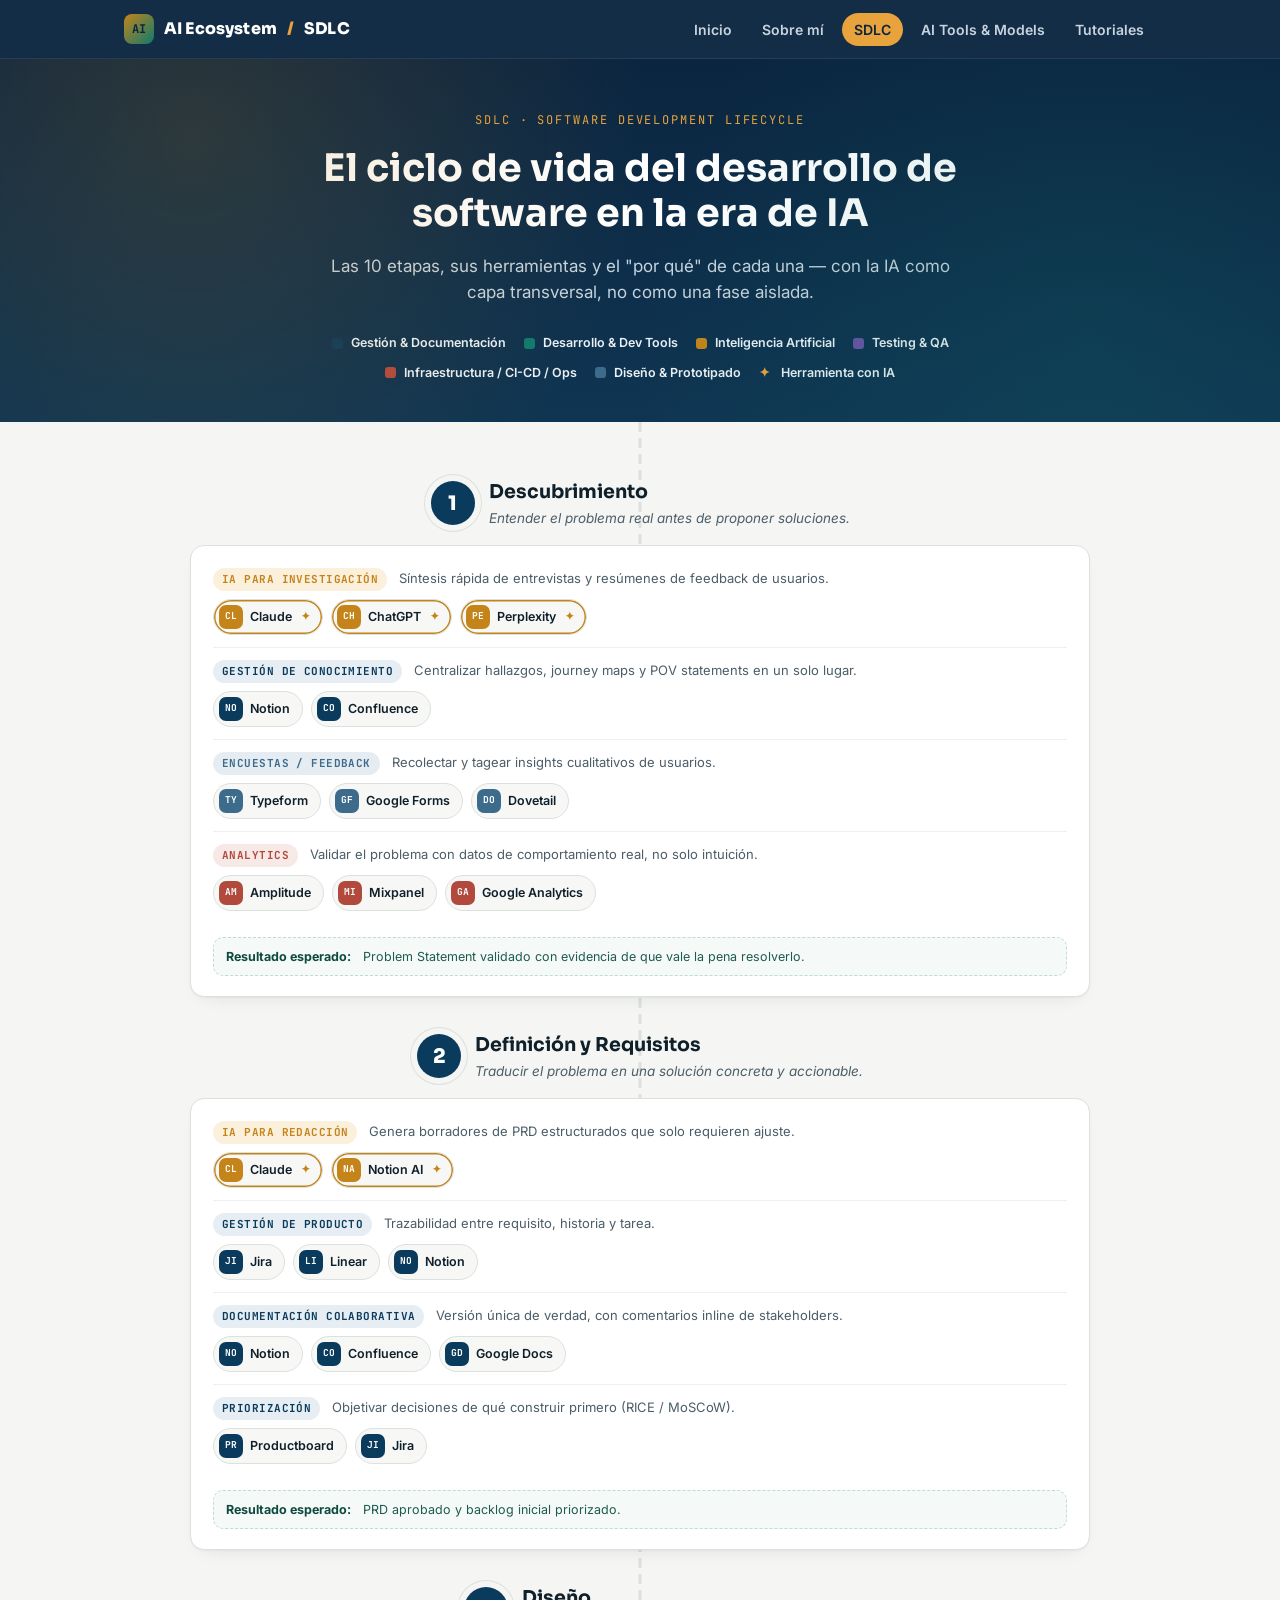
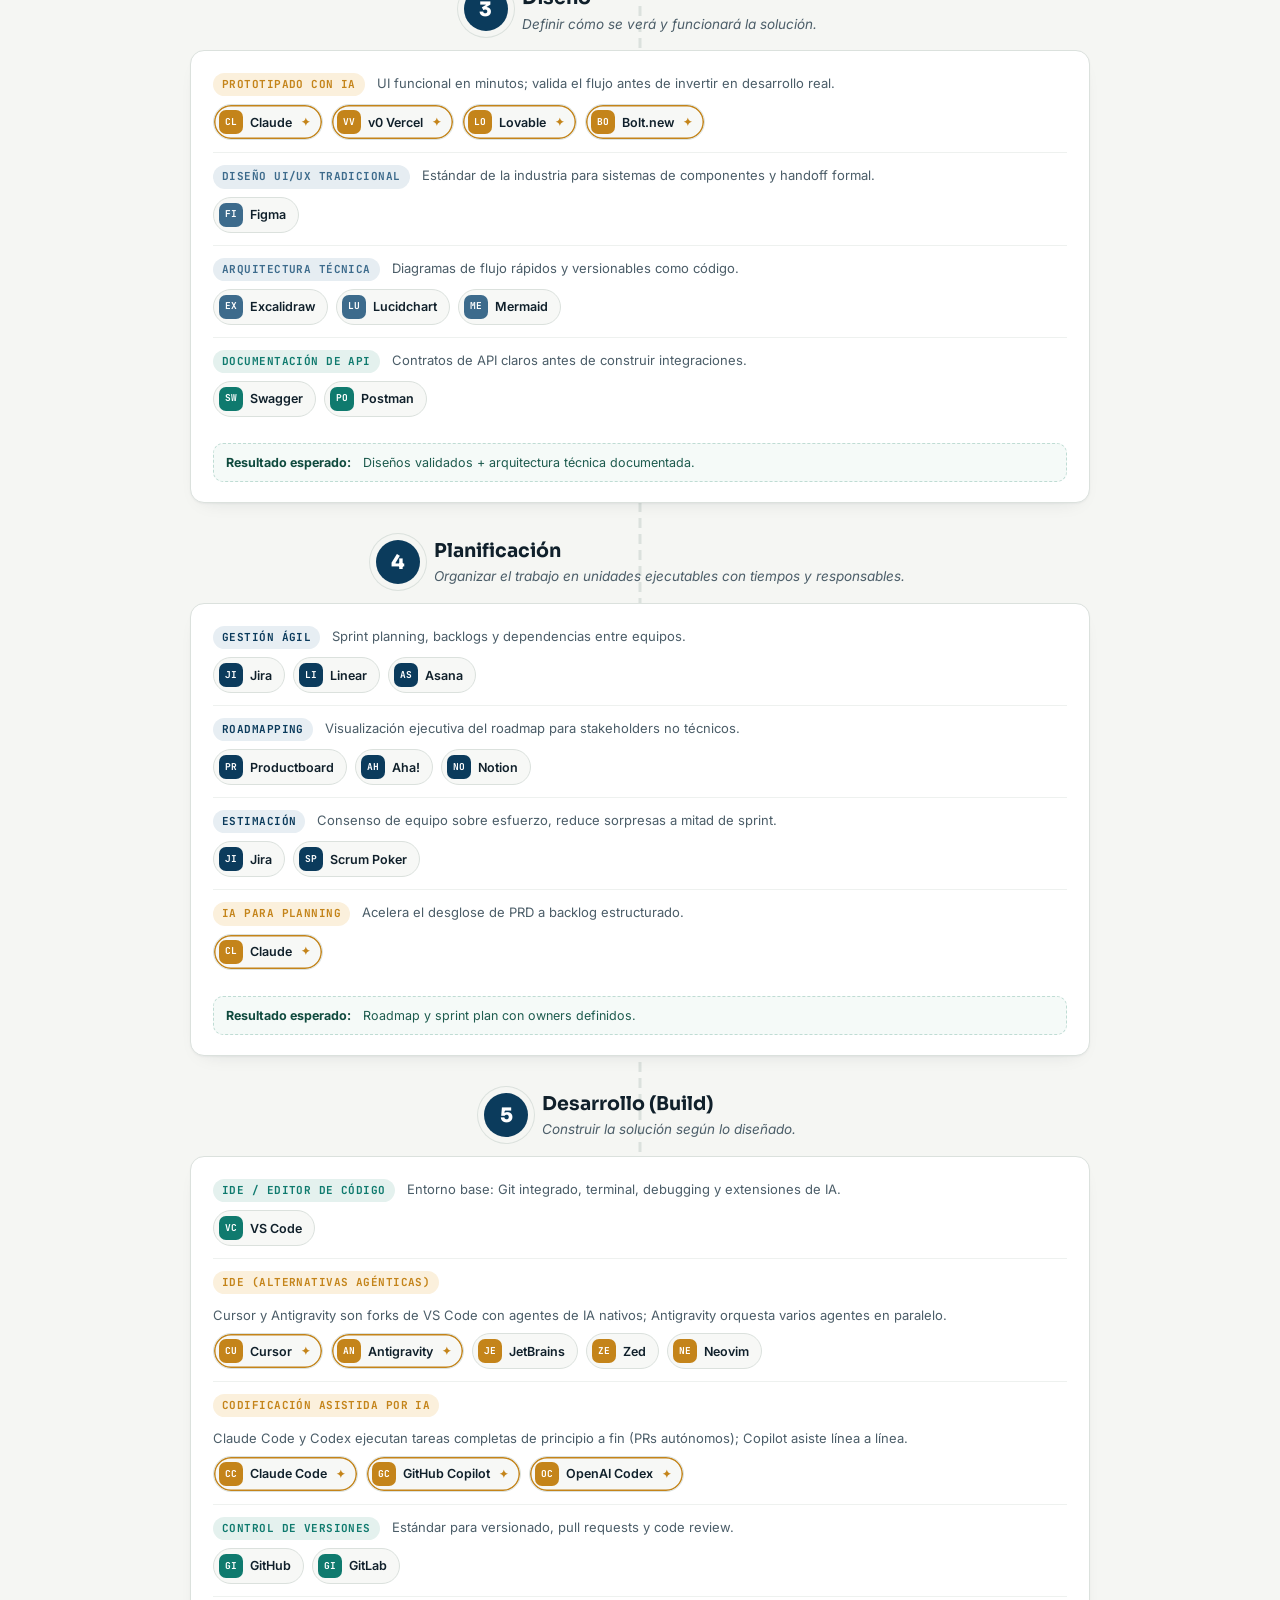
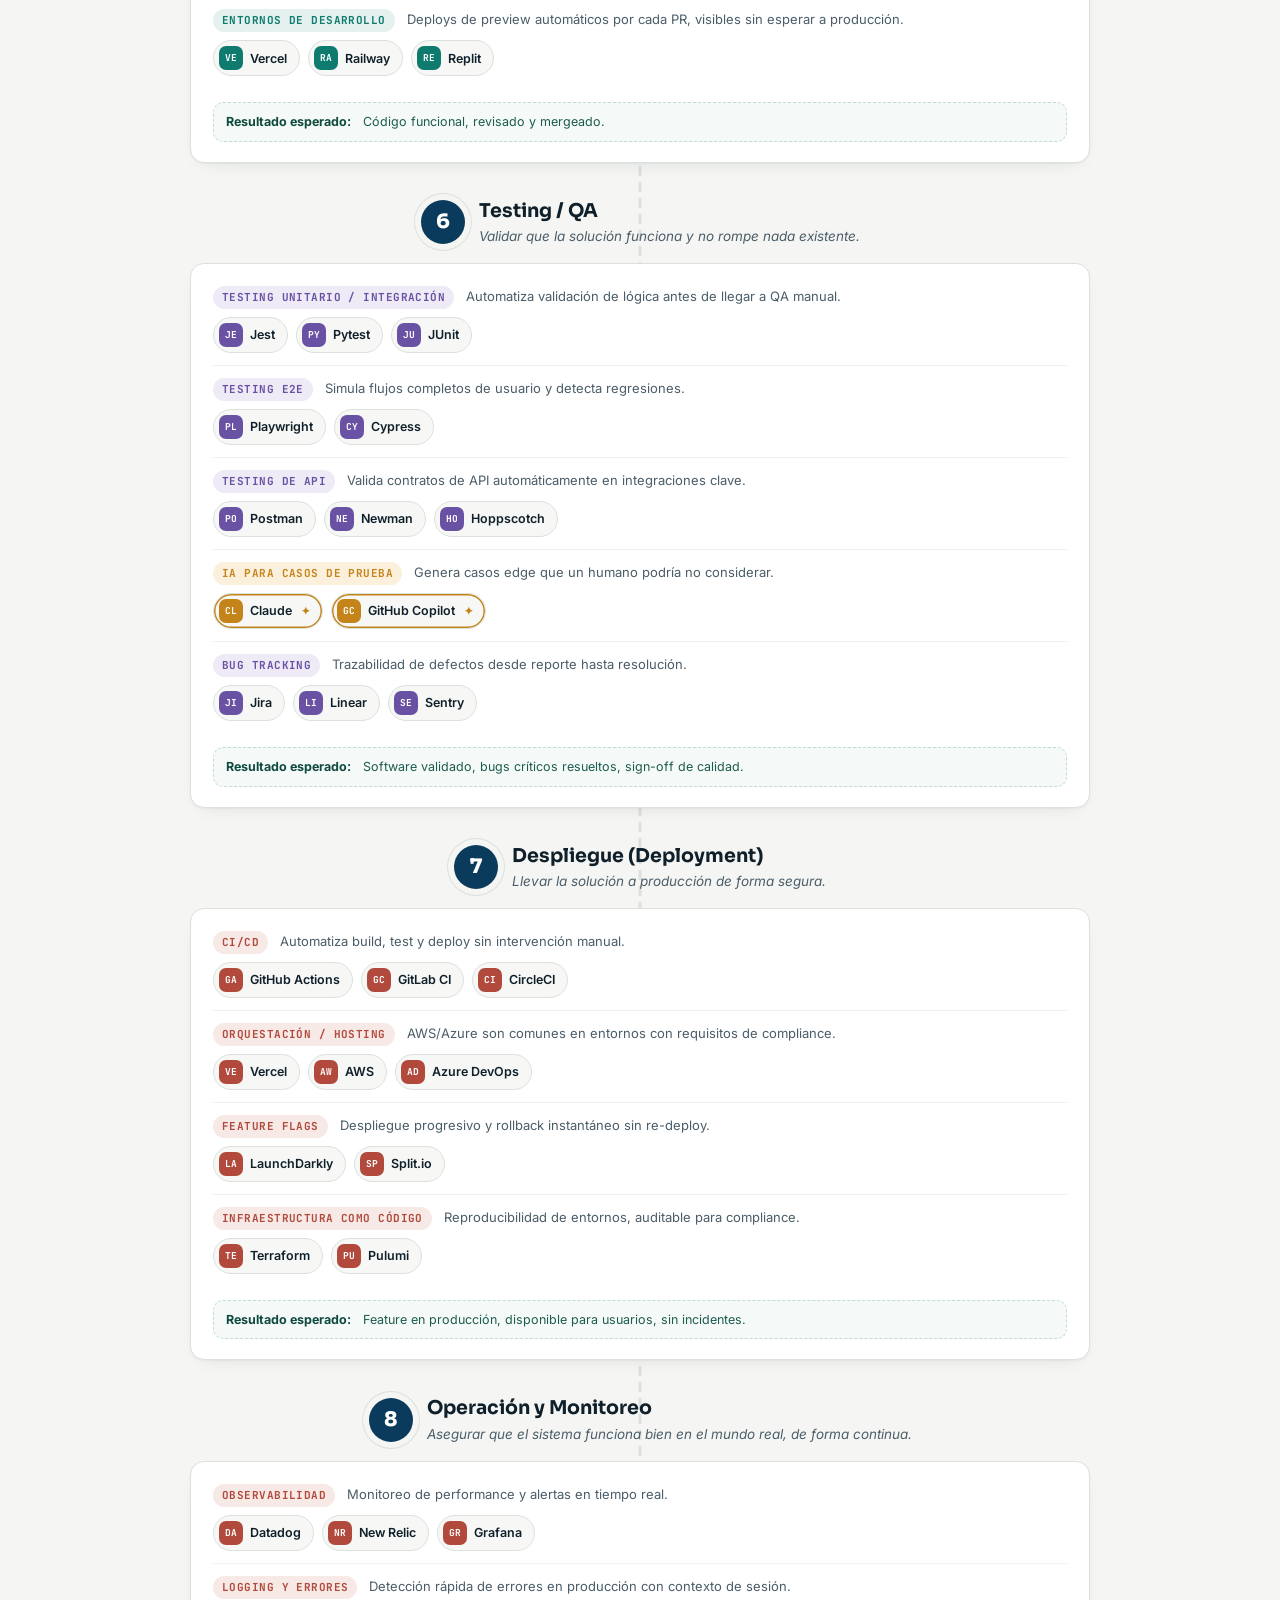
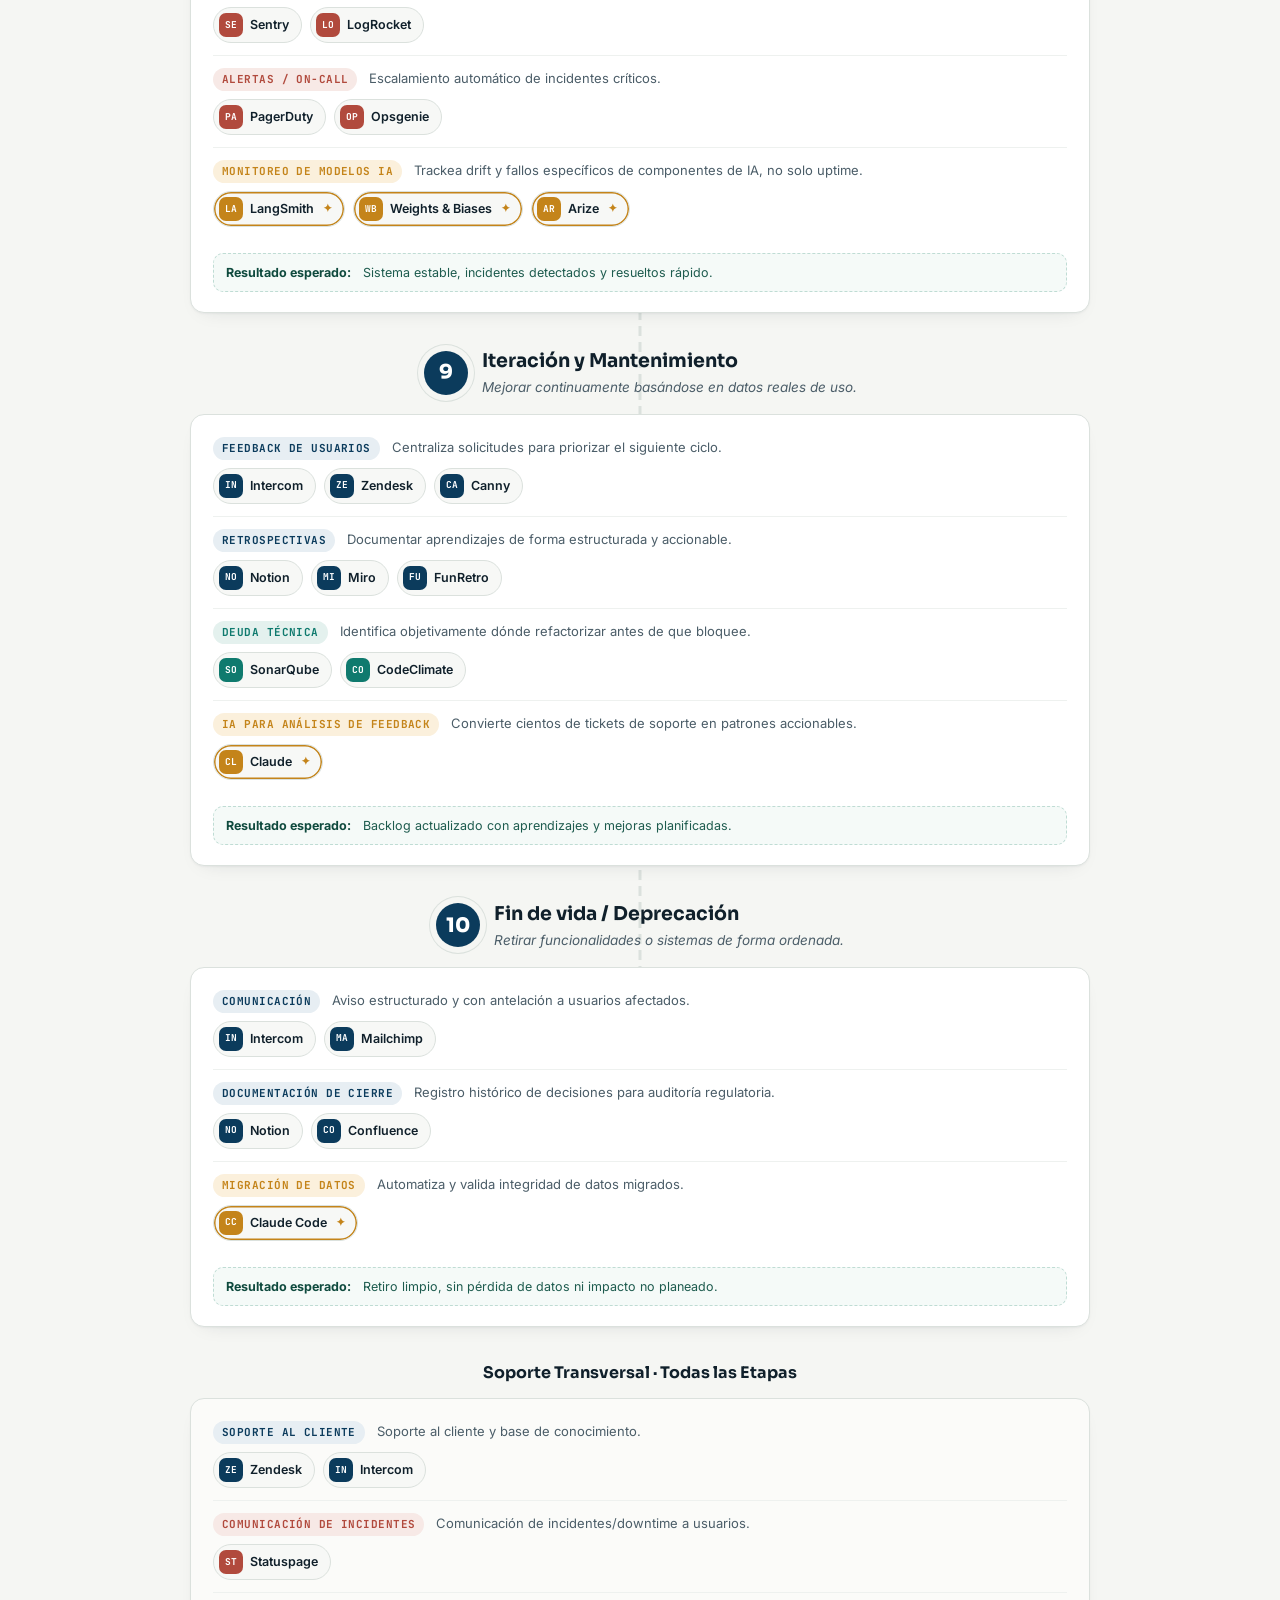
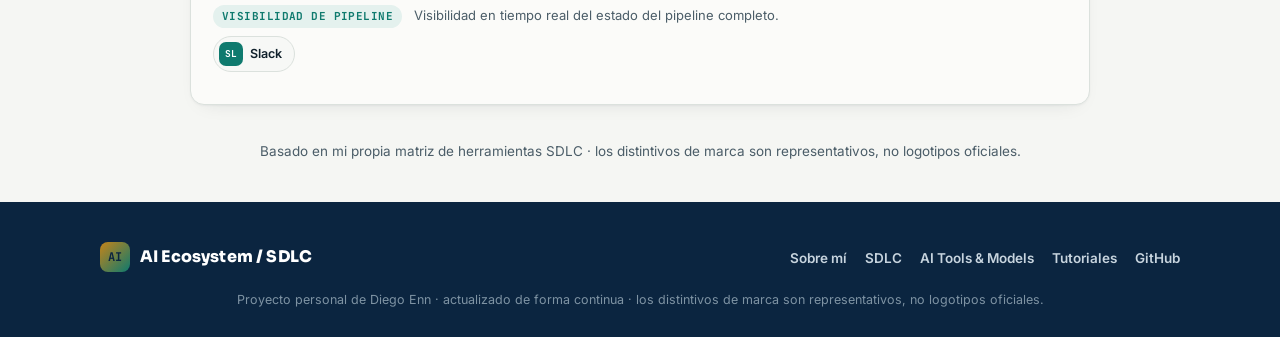
==== sdlc.html @ b86f8734 "Add landing page for AI Ecosystem / SDLC project Static multi-page site (no build step) with landing" ====
<!DOCTYPE html>
<html lang="es">
<head>
<meta charset="UTF-8">
<meta name="viewport" content="width=device-width, initial-scale=1.0">
<title>Mapa del SDLC con IA · AI Ecosystem</title>
<meta name="description" content="Las 10 etapas del ciclo de vida de desarrollo de software, sus herramientas y el por qué de cada una — con la IA como capa transversal.">
<link rel="icon" href="data:image/svg+xml,<svg xmlns=%22http://www.w3.org/2000/svg%22 viewBox=%220 0 100 100%22><rect width=%22100%22 height=%22100%22 rx=%2222%22 fill=%22%230B2540%22/><text x=%2250%22 y=%2266%22 font-size=%2255%22 text-anchor=%22middle%22 fill=%22%23E8A33D%22 font-family=%22sans-serif%22>AI</text></svg>">
<link rel="stylesheet" href="assets/css/style.css">
<style>
  /* ---- Pipeline-specific layout (extends assets/css/style.css tokens) ---- */
  .legend{
    display:flex; flex-wrap:wrap; justify-content:center; gap:10px 18px;
    max-width:900px; margin:26px auto 0;
  }
  .legend-item{ display:flex; align-items:center; gap:8px; font-size:12.5px; font-weight:600; color:#EAF0F4; }
  .legend-dot{ width:11px; height:11px; border-radius:3px; flex:none; }

  .pipeline{ max-width:940px; margin:0 auto; padding:56px 20px 0; position:relative; }
  .pipeline::before{
    content:""; position:absolute; left:50%; top:0; bottom:60px; width:3px;
    background:repeating-linear-gradient(180deg, var(--line) 0 10px, transparent 10px 16px);
    transform:translateX(-50%); z-index:0;
  }
  .stage{ position:relative; z-index:1; margin-bottom:34px; }
  .stage-head{ display:flex; align-items:center; justify-content:center; gap:14px; margin-bottom:16px; }
  .stage-num{
    font-family:'Sora',sans-serif; font-weight:800; font-size:20px; color:#fff; background:var(--navy);
    width:44px; height:44px; border-radius:50%; display:flex; align-items:center; justify-content:center;
    box-shadow:0 0 0 6px var(--bg), 0 0 0 7px var(--line); flex:none;
  }
  .stage-titlewrap{ text-align:left; }
  .stage-title{ font-family:'Sora',sans-serif; font-weight:700; font-size:19px; color:var(--ink); }
  .stage-purpose{ font-size:13.5px; color:var(--sub); font-style:italic; max-width:520px; }

  .pipeline-card{
    background:var(--paper); border:1px solid var(--line); border-radius:14px;
    padding:20px 22px; box-shadow:var(--shadow-card);
  }
  .group{ padding:12px 0; border-top:1px solid #EEF1EF; }
  .group:first-child{ border-top:none; padding-top:2px; }
  .group-top{ display:flex; align-items:baseline; justify-content:space-between; gap:12px; flex-wrap:wrap; margin-bottom:8px; }
  .group-cat{ flex:none; }
  .group-why{ font-size:13px; color:var(--sub); line-height:1.45; flex:1 1 auto; }
  .chips{ display:flex; flex-wrap:wrap; gap:8px; margin-top:2px; }

  .result{
    margin-top:14px; display:flex; gap:8px; align-items:flex-start;
    background:#F5FAF8; border:1px dashed #BFDCD4; border-radius:10px; padding:9px 12px;
    font-size:12.5px; color:#1D5B4E;
  }
  .result b{ color:#0F4A3E; }

  .support{ max-width:940px; margin:10px auto 0; padding:0 20px; }
  .support .pipeline-card{ background:#FBFBF9; }
  .support-title{ font-family:'Sora',sans-serif; font-weight:700; font-size:16px; margin-bottom:12px; text-align:center; color:var(--ink); }

  @media(max-width:640px){
    .stage-head{ flex-direction:column; text-align:center; }
    .stage-titlewrap{ text-align:center; }
    .group-top{ flex-direction:column; }
  }
</style>
</head>
<body>
<a class="skip-link" href="#main">Saltar al contenido</a>

<header class="site-header">
  <nav class="nav">
    <a class="brand" href="index.html">
      <span class="brand-mark">AI</span>
      AI Ecosystem <span style="color:#E8A33D;">/</span> SDLC
    </a>
    <button class="nav-toggle" aria-label="Abrir menú" aria-expanded="false">☰</button>
    <ul class="nav-links">
      <li><a href="index.html">Inicio</a></li>
      <li><a href="about.html">Sobre mí</a></li>
      <li><a href="sdlc.html" aria-current="page">SDLC</a></li>
      <li><a href="tools.html">AI Tools &amp; Models</a></li>
      <li><a href="tutorials.html">Tutoriales</a></li>
    </ul>
  </nav>
</header>

<main id="main">
  <div class="hero hero-sm">
    <div class="hero-inner">
      <div class="eyebrow">SDLC · Software Development Lifecycle</div>
      <h1>El ciclo de vida del desarrollo de software en la era de IA</h1>
      <p class="lead">Las 10 etapas, sus herramientas y el "por qué" de cada una — con la IA como capa transversal, no como una fase aislada.</p>
      <div class="legend" id="legend"></div>
    </div>
  </div>

  <div class="pipeline" id="pipeline"></div>
  <div class="support" id="support"></div>

  <p class="center text-sm" style="margin:36px 0 0; color:var(--sub);">
    Basado en mi propia matriz de herramientas SDLC · los distintivos de marca son representativos, no logotipos oficiales.
  </p>
</main>

<footer class="site-footer">
  <div class="footer-inner">
    <div class="brand" style="color:#fff;">
      <span class="brand-mark">AI</span> AI Ecosystem / SDLC
    </div>
    <ul class="footer-links">
      <li><a href="about.html">Sobre mí</a></li>
      <li><a href="sdlc.html">SDLC</a></li>
      <li><a href="tools.html">AI Tools &amp; Models</a></li>
      <li><a href="tutorials.html">Tutoriales</a></li>
      <li><a href="https://github.com/diegoenn/aiecosystem" target="_blank" rel="noopener">GitHub</a></li>
    </ul>
  </div>
  <div class="footer-note">Proyecto personal de Diego Enn · actualizado de forma continua · los distintivos de marca son representativos, no logotipos oficiales.</div>
</footer>

<script src="assets/js/main.js"></script>
<script>
const CAT_LABEL = {
  pm:"Gestión & Documentación",
  dev:"Desarrollo & Dev Tools",
  ai:"Inteligencia Artificial",
  qa:"Testing & QA",
  infra:"Infraestructura / CI-CD / Ops",
  design:"Diseño & Prototipado"
};

function initials(name){
  const clean = name.replace(/\(.*?\)/g,'').trim();
  const parts = clean.split(/[\s\/,+&-]+/).filter(Boolean);
  if(parts.length===1) return parts[0].slice(0,2).toUpperCase();
  return (parts[0][0]+parts[1][0]).toUpperCase();
}

function tool(name, isAI=false){ return {name, isAI}; }

const stages = [
  {
    num:1, title:"Descubrimiento", cat:"design",
    purpose:"Entender el problema real antes de proponer soluciones.",
    result:"Problem Statement validado con evidencia de que vale la pena resolverlo.",
    groups:[
      {cat:"ai", label:"IA para investigación", tools:[tool("Claude",true),tool("ChatGPT",true),tool("Perplexity",true)],
        why:"Síntesis rápida de entrevistas y resúmenes de feedback de usuarios."},
      {cat:"pm", label:"Gestión de conocimiento", tools:[tool("Notion"),tool("Confluence")],
        why:"Centralizar hallazgos, journey maps y POV statements en un solo lugar."},
      {cat:"design", label:"Encuestas / feedback", tools:[tool("Typeform"),tool("Google Forms"),tool("Dovetail")],
        why:"Recolectar y tagear insights cualitativos de usuarios."},
      {cat:"infra", label:"Analytics", tools:[tool("Amplitude"),tool("Mixpanel"),tool("Google Analytics")],
        why:"Validar el problema con datos de comportamiento real, no solo intuición."},
    ]
  },
  {
    num:2, title:"Definición y Requisitos", cat:"pm",
    purpose:"Traducir el problema en una solución concreta y accionable.",
    result:"PRD aprobado y backlog inicial priorizado.",
    groups:[
      {cat:"ai", label:"IA para redacción", tools:[tool("Claude",true),tool("Notion AI",true)],
        why:"Genera borradores de PRD estructurados que solo requieren ajuste."},
      {cat:"pm", label:"Gestión de producto", tools:[tool("Jira"),tool("Linear"),tool("Notion")],
        why:"Trazabilidad entre requisito, historia y tarea."},
      {cat:"pm", label:"Documentación colaborativa", tools:[tool("Notion"),tool("Confluence"),tool("Google Docs")],
        why:"Versión única de verdad, con comentarios inline de stakeholders."},
      {cat:"pm", label:"Priorización", tools:[tool("Productboard"),tool("Jira")],
        why:"Objetivar decisiones de qué construir primero (RICE / MoSCoW)."},
    ]
  },
  {
    num:3, title:"Diseño", cat:"design",
    purpose:"Definir cómo se verá y funcionará la solución.",
    result:"Diseños validados + arquitectura técnica documentada.",
    groups:[
      {cat:"ai", label:"Prototipado con IA", tools:[tool("Claude",true),tool("v0 Vercel",true),tool("Lovable",true),tool("Bolt.new",true)],
        why:"UI funcional en minutos; valida el flujo antes de invertir en desarrollo real."},
      {cat:"design", label:"Diseño UI/UX tradicional", tools:[tool("Figma")],
        why:"Estándar de la industria para sistemas de componentes y handoff formal."},
      {cat:"design", label:"Arquitectura técnica", tools:[tool("Excalidraw"),tool("Lucidchart"),tool("Mermaid")],
        why:"Diagramas de flujo rápidos y versionables como código."},
      {cat:"dev", label:"Documentación de API", tools:[tool("Swagger"),tool("Postman")],
        why:"Contratos de API claros antes de construir integraciones."},
    ]
  },
  {
    num:4, title:"Planificación", cat:"pm",
    purpose:"Organizar el trabajo en unidades ejecutables con tiempos y responsables.",
    result:"Roadmap y sprint plan con owners definidos.",
    groups:[
      {cat:"pm", label:"Gestión ágil", tools:[tool("Jira"),tool("Linear"),tool("Asana")],
        why:"Sprint planning, backlogs y dependencias entre equipos."},
      {cat:"pm", label:"Roadmapping", tools:[tool("Productboard"),tool("Aha!"),tool("Notion")],
        why:"Visualización ejecutiva del roadmap para stakeholders no técnicos."},
      {cat:"pm", label:"Estimación", tools:[tool("Jira"),tool("Scrum Poker")],
        why:"Consenso de equipo sobre esfuerzo, reduce sorpresas a mitad de sprint."},
      {cat:"ai", label:"IA para planning", tools:[tool("Claude",true)],
        why:"Acelera el desglose de PRD a backlog estructurado."},
    ]
  },
  {
    num:5, title:"Desarrollo (Build)", cat:"dev",
    purpose:"Construir la solución según lo diseñado.",
    result:"Código funcional, revisado y mergeado.",
    groups:[
      {cat:"dev", label:"IDE / Editor de código", tools:[tool("VS Code")],
        why:"Entorno base: Git integrado, terminal, debugging y extensiones de IA."},
      {cat:"ai", label:"IDE (alternativas agénticas)", tools:[tool("Cursor",true),tool("Antigravity",true),tool("JetBrains"),tool("Zed"),tool("Neovim")],
        why:"Cursor y Antigravity son forks de VS Code con agentes de IA nativos; Antigravity orquesta varios agentes en paralelo."},
      {cat:"ai", label:"Codificación asistida por IA", tools:[tool("Claude Code",true),tool("GitHub Copilot",true),tool("OpenAI Codex",true)],
        why:"Claude Code y Codex ejecutan tareas completas de principio a fin (PRs autónomos); Copilot asiste línea a línea."},
      {cat:"dev", label:"Control de versiones", tools:[tool("GitHub"),tool("GitLab")],
        why:"Estándar para versionado, pull requests y code review."},
      {cat:"dev", label:"Entornos de desarrollo", tools:[tool("Vercel"),tool("Railway"),tool("Replit")],
        why:"Deploys de preview automáticos por cada PR, visibles sin esperar a producción."},
    ]
  },
  {
    num:6, title:"Testing / QA", cat:"qa",
    purpose:"Validar que la solución funciona y no rompe nada existente.",
    result:"Software validado, bugs críticos resueltos, sign-off de calidad.",
    groups:[
      {cat:"qa", label:"Testing unitario / integración", tools:[tool("Jest"),tool("Pytest"),tool("JUnit")],
        why:"Automatiza validación de lógica antes de llegar a QA manual."},
      {cat:"qa", label:"Testing E2E", tools:[tool("Playwright"),tool("Cypress")],
        why:"Simula flujos completos de usuario y detecta regresiones."},
      {cat:"qa", label:"Testing de API", tools:[tool("Postman"),tool("Newman"),tool("Hoppscotch")],
        why:"Valida contratos de API automáticamente en integraciones clave."},
      {cat:"ai", label:"IA para casos de prueba", tools:[tool("Claude",true),tool("GitHub Copilot",true)],
        why:"Genera casos edge que un humano podría no considerar."},
      {cat:"qa", label:"Bug tracking", tools:[tool("Jira"),tool("Linear"),tool("Sentry")],
        why:"Trazabilidad de defectos desde reporte hasta resolución."},
    ]
  },
  {
    num:7, title:"Despliegue (Deployment)", cat:"infra",
    purpose:"Llevar la solución a producción de forma segura.",
    result:"Feature en producción, disponible para usuarios, sin incidentes.",
    groups:[
      {cat:"infra", label:"CI/CD", tools:[tool("GitHub Actions"),tool("GitLab CI"),tool("CircleCI")],
        why:"Automatiza build, test y deploy sin intervención manual."},
      {cat:"infra", label:"Orquestación / hosting", tools:[tool("Vercel"),tool("AWS"),tool("Azure DevOps")],
        why:"AWS/Azure son comunes en entornos con requisitos de compliance."},
      {cat:"infra", label:"Feature flags", tools:[tool("LaunchDarkly"),tool("Split.io")],
        why:"Despliegue progresivo y rollback instantáneo sin re-deploy."},
      {cat:"infra", label:"Infraestructura como código", tools:[tool("Terraform"),tool("Pulumi")],
        why:"Reproducibilidad de entornos, auditable para compliance."},
    ]
  },
  {
    num:8, title:"Operación y Monitoreo", cat:"infra",
    purpose:"Asegurar que el sistema funciona bien en el mundo real, de forma continua.",
    result:"Sistema estable, incidentes detectados y resueltos rápido.",
    groups:[
      {cat:"infra", label:"Observabilidad", tools:[tool("Datadog"),tool("New Relic"),tool("Grafana")],
        why:"Monitoreo de performance y alertas en tiempo real."},
      {cat:"infra", label:"Logging y errores", tools:[tool("Sentry"),tool("LogRocket")],
        why:"Detección rápida de errores en producción con contexto de sesión."},
      {cat:"infra", label:"Alertas / on-call", tools:[tool("PagerDuty"),tool("Opsgenie")],
        why:"Escalamiento automático de incidentes críticos."},
      {cat:"ai", label:"Monitoreo de modelos IA", tools:[tool("LangSmith",true),tool("Weights & Biases",true),tool("Arize",true)],
        why:"Trackea drift y fallos específicos de componentes de IA, no solo uptime."},
    ]
  },
  {
    num:9, title:"Iteración y Mantenimiento", cat:"pm",
    purpose:"Mejorar continuamente basándose en datos reales de uso.",
    result:"Backlog actualizado con aprendizajes y mejoras planificadas.",
    groups:[
      {cat:"pm", label:"Feedback de usuarios", tools:[tool("Intercom"),tool("Zendesk"),tool("Canny")],
        why:"Centraliza solicitudes para priorizar el siguiente ciclo."},
      {cat:"pm", label:"Retrospectivas", tools:[tool("Notion"),tool("Miro"),tool("FunRetro")],
        why:"Documentar aprendizajes de forma estructurada y accionable."},
      {cat:"dev", label:"Deuda técnica", tools:[tool("SonarQube"),tool("CodeClimate")],
        why:"Identifica objetivamente dónde refactorizar antes de que bloquee."},
      {cat:"ai", label:"IA para análisis de feedback", tools:[tool("Claude",true)],
        why:"Convierte cientos de tickets de soporte en patrones accionables."},
    ]
  },
  {
    num:10, title:"Fin de vida / Deprecación", cat:"pm",
    purpose:"Retirar funcionalidades o sistemas de forma ordenada.",
    result:"Retiro limpio, sin pérdida de datos ni impacto no planeado.",
    groups:[
      {cat:"pm", label:"Comunicación", tools:[tool("Intercom"),tool("Mailchimp")],
        why:"Aviso estructurado y con antelación a usuarios afectados."},
      {cat:"pm", label:"Documentación de cierre", tools:[tool("Notion"),tool("Confluence")],
        why:"Registro histórico de decisiones para auditoría regulatoria."},
      {cat:"ai", label:"Migración de datos", tools:[tool("Claude Code",true)],
        why:"Automatiza y valida integridad de datos migrados."},
    ]
  },
];

const supportGroup = {
  title:"Soporte Transversal · Todas las Etapas",
  groups:[
    {cat:"pm", label:"Soporte al cliente", tools:[tool("Zendesk"),tool("Intercom")], why:"Soporte al cliente y base de conocimiento."},
    {cat:"infra", label:"Comunicación de incidentes", tools:[tool("Statuspage")], why:"Comunicación de incidentes/downtime a usuarios."},
    {cat:"dev", label:"Visibilidad de pipeline", tools:[tool("Slack")], why:"Visibilidad en tiempo real del estado del pipeline completo."},
  ]
};

function renderChip(t){
  const cls = t.isAI ? "ai" : "";
  return `<span class="chip ${cls}">
    <span class="badge ${t._cat}">${initials(t.name)}</span>
    ${t.name}${t.isAI ? '<span class="ai-spark">✦</span>' : ''}
  </span>`;
}

function renderGroup(g){
  g.tools.forEach(t=>t._cat=g.cat);
  return `
  <div class="group">
    <div class="group-top">
      <span class="tag ${g.cat} group-cat">${g.label}</span>
      <span class="group-why">${g.why}</span>
    </div>
    <div class="chips">${g.tools.map(renderChip).join('')}</div>
  </div>`;
}

function renderStage(s){
  return `
  <div class="stage">
    <div class="stage-head">
      <div class="stage-num">${s.num}</div>
      <div class="stage-titlewrap">
        <div class="stage-title">${s.title}</div>
        <div class="stage-purpose">${s.purpose}</div>
      </div>
    </div>
    <div class="pipeline-card">
      ${s.groups.map(renderGroup).join('')}
      <div class="result"><b>Resultado esperado:</b>&nbsp;${s.result}</div>
    </div>
  </div>`;
}

document.getElementById('pipeline').innerHTML = stages.map(renderStage).join('');

document.getElementById('support').innerHTML = `
  <div class="stage" style="margin-top:6px;">
    <div class="support-title">${supportGroup.title}</div>
    <div class="pipeline-card">
      ${supportGroup.groups.map(renderGroup).join('')}
    </div>
  </div>`;

document.getElementById('legend').innerHTML = Object.entries(CAT_LABEL).map(([k,v])=>`
  <div class="legend-item">
    <span class="legend-dot" style="background:var(--${
      k==='pm'?'navy':k==='dev'?'teal':k==='ai'?'amber':k==='qa'?'violet':k==='infra'?'brick':'slateblue'
    })"></span>${v}
  </div>`).join('') + `<div class="legend-item"><span style="color:#E8A33D;">✦</span>&nbsp;Herramienta con IA</div>`;
</script>
</body>
</html>
---- assets/css/style.css ----
/* ==========================================================================
   AI Ecosystem · SDLC — Design system
   ========================================================================== */
@import url('https://fonts.googleapis.com/css2?family=Sora:wght@400;600;700;800&family=Inter:wght@400;500;600&family=JetBrains+Mono:wght@400;500;700&display=swap');

:root{
  --bg:#F5F6F3;
  --paper:#FFFFFF;
  --ink:#10202B;
  --sub:#4B5D68;
  --line:#DBE1DD;

  --navy:#0B3B5C;      /* Gestión & Documentación */
  --navy-bg:#E7EEF3;
  --teal:#0F7A6E;      /* Desarrollo & Dev Tools */
  --teal-bg:#E4F1EE;
  --amber:#C4841A;     /* IA */
  --amber-bg:#FBF0DC;
  --violet:#6952A3;    /* Testing & QA */
  --violet-bg:#EEEAF6;
  --brick:#B14A3D;     /* Infra / CI-CD / Ops */
  --brick-bg:#F7E9E6;
  --slateblue:#3D6B8C; /* Diseño & Prototipado */
  --slateblue-bg:#E6EDF2;

  --radius-s:8px;
  --radius-m:14px;
  --radius-l:20px;
  --shadow-card:0 1px 2px rgba(16,32,43,0.04), 0 8px 20px -14px rgba(16,32,43,0.18);
}

*, *::before, *::after{ box-sizing:border-box; }
html{ scroll-behavior:smooth; }
body{
  margin:0;
  background:var(--bg);
  color:var(--ink);
  font-family:'Inter',sans-serif;
  font-size:16px;
  line-height:1.55;
}
img{ max-width:100%; display:block; }
a{ color:inherit; }
h1,h2,h3,h4{ font-family:'Sora',sans-serif; font-weight:700; line-height:1.2; margin:0 0 12px; }
p{ margin:0 0 14px; color:var(--sub); }
code, .mono{ font-family:'JetBrains Mono', monospace; }
.container{ max-width:1080px; margin:0 auto; padding:0 24px; }
.container-narrow{ max-width:820px; margin:0 auto; padding:0 24px; }

/* ---------- Skip link ---------- */
.skip-link{
  position:absolute; left:-999px; top:0;
  background:#fff; color:var(--ink); padding:10px 16px; z-index:200;
  border-radius:0 0 8px 0;
}
.skip-link:focus{ left:0; }

/* ---------- Nav ---------- */
.site-header{
  position:sticky; top:0; z-index:100;
  background:rgba(11,37,64,0.96);
  backdrop-filter:blur(6px);
  color:#fff;
  border-bottom:1px solid rgba(255,255,255,0.08);
}
.nav{
  max-width:1080px; margin:0 auto; padding:14px 24px;
  display:flex; align-items:center; justify-content:space-between; gap:16px;
}
.brand{
  display:flex; align-items:center; gap:10px;
  font-family:'Sora',sans-serif; font-weight:800; font-size:16px;
  color:#fff; text-decoration:none; letter-spacing:.01em;
}
.brand-mark{
  width:30px; height:30px; border-radius:8px; flex:none;
  background:linear-gradient(135deg, var(--amber), var(--teal));
  display:flex; align-items:center; justify-content:center;
  font-family:'JetBrains Mono',monospace; font-size:12px; font-weight:700; color:#0B2540;
}
.nav-links{
  display:flex; align-items:center; gap:6px; list-style:none; margin:0; padding:0;
}
.nav-links a{
  text-decoration:none; color:#C7D4DE; font-size:14px; font-weight:600;
  padding:8px 12px; border-radius:20px; transition:background .15s, color .15s;
  white-space:nowrap;
}
.nav-links a:hover{ background:rgba(255,255,255,0.08); color:#fff; }
.nav-links a[aria-current="page"]{ background:#E8A33D; color:#0B2540; }
.nav-toggle{
  display:none; background:none; border:1px solid rgba(255,255,255,0.25);
  border-radius:8px; width:40px; height:36px; color:#fff; font-size:18px; cursor:pointer;
}

@media(max-width:820px){
  .nav-toggle{ display:block; }
  .nav-links{
    position:absolute; top:100%; left:0; right:0;
    background:#0B2540; flex-direction:column; align-items:stretch;
    padding:8px 16px 16px; gap:2px;
    max-height:0; overflow:hidden; border-bottom:1px solid rgba(255,255,255,0.08);
  }
  .nav-links.open{ max-height:400px; padding-top:12px; }
  .nav-links a{ padding:12px 10px; border-radius:8px; }
}

/* ---------- Hero ---------- */
.hero{
  background:linear-gradient(180deg,#0B2540 0%, #0F3552 100%);
  color:#fff;
  padding:72px 24px 56px;
  text-align:center;
  position:relative;
  overflow:hidden;
}
.hero::after{
  content:"";
  position:absolute; inset:0;
  background:
    radial-gradient(circle at 15% 20%, rgba(196,132,26,0.18), transparent 40%),
    radial-gradient(circle at 85% 80%, rgba(15,122,110,0.18), transparent 40%);
  pointer-events:none;
}
.hero-inner{ position:relative; max-width:760px; margin:0 auto; }
.eyebrow{
  font-family:'JetBrains Mono', monospace;
  font-size:12px; letter-spacing:.16em; text-transform:uppercase;
  color:#E8A33D; margin-bottom:16px;
}
.hero h1{
  font-size:clamp(30px,4.4vw,48px);
  margin-bottom:16px;
  color:#fff;
}
.hero .lead{
  font-size:17px; color:#C7D4DE; max-width:620px; margin:0 auto 28px;
}
.hero.hero-sm{ padding:52px 24px 40px; }
.hero.hero-sm h1{ font-size:clamp(26px,3.6vw,38px); }

/* ---------- Buttons ---------- */
.btn-row{ display:flex; flex-wrap:wrap; gap:12px; justify-content:center; }
.btn{
  display:inline-flex; align-items:center; gap:8px;
  font-family:'Inter',sans-serif; font-weight:600; font-size:14.5px;
  padding:12px 22px; border-radius:30px; text-decoration:none;
  border:1px solid transparent; cursor:pointer; transition:transform .12s, box-shadow .12s;
}
.btn:hover{ transform:translateY(-1px); }
.btn-primary{ background:#E8A33D; color:#0B2540; }
.btn-primary:hover{ box-shadow:0 8px 20px -8px rgba(232,163,61,0.6); }
.btn-ghost{ background:rgba(255,255,255,0.06); color:#fff; border-color:rgba(255,255,255,0.28); }
.btn-ghost:hover{ background:rgba(255,255,255,0.14); }
.btn-outline{ background:#fff; color:var(--navy); border-color:var(--line); }
.btn-outline:hover{ border-color:var(--navy); }

/* ---------- Sections ---------- */
section{ padding:64px 0; }
.section-head{ text-align:center; max-width:640px; margin:0 auto 40px; }
.section-eyebrow{
  font-family:'JetBrains Mono',monospace; font-size:11.5px; letter-spacing:.14em;
  text-transform:uppercase; color:var(--amber); font-weight:700; margin-bottom:10px;
}
.section-head h2{ font-size:clamp(24px,3vw,32px); }
.section-head p{ margin:0; }

/* ---------- Cards / grid ---------- */
.card{
  background:var(--paper); border:1px solid var(--line); border-radius:var(--radius-m);
  padding:24px; box-shadow:var(--shadow-card);
}
.grid{ display:grid; gap:20px; }
.grid-2{ grid-template-columns:repeat(2,1fr); }
.grid-3{ grid-template-columns:repeat(3,1fr); }
.grid-4{ grid-template-columns:repeat(4,1fr); }
@media(max-width:900px){ .grid-3, .grid-4{ grid-template-columns:repeat(2,1fr); } }
@media(max-width:600px){ .grid-2, .grid-3, .grid-4{ grid-template-columns:1fr; } }

.pillar-card{
  background:var(--paper); border:1px solid var(--line); border-radius:var(--radius-m);
  padding:26px; text-decoration:none; color:var(--ink); display:flex; flex-direction:column; gap:10px;
  box-shadow:var(--shadow-card); transition:transform .15s, box-shadow .15s;
}
.pillar-card:hover{ transform:translateY(-3px); box-shadow:0 14px 30px -18px rgba(16,32,43,0.35); }
.pillar-icon{
  width:44px; height:44px; border-radius:12px; display:flex; align-items:center; justify-content:center;
  font-size:20px; flex:none;
}
.pillar-card h3{ font-size:18px; margin-bottom:2px; }
.pillar-card p{ font-size:14px; margin:0; }
.pillar-card .arrow{ margin-top:auto; font-family:'JetBrains Mono',monospace; font-size:13px; font-weight:700; color:var(--teal); }

/* ---------- Badges / chips (shared with SDLC + tools pages) ---------- */
.chip{
  display:inline-flex; align-items:center; gap:7px;
  background:#F7F8F6; border:1px solid var(--line); border-radius:20px;
  padding:5px 12px 5px 5px; font-size:12.5px; font-weight:600; color:var(--ink);
}
.badge{
  width:24px; height:24px; border-radius:7px; display:flex; align-items:center; justify-content:center;
  font-family:'JetBrains Mono', monospace; font-size:9.5px; font-weight:700; color:#fff; flex:none;
}
.chip.ai{ box-shadow:inset 0 0 0 1.5px var(--amber); }
.ai-spark{ font-size:11px; margin-left:2px; color:var(--amber); }

.badge.pm{ background:var(--navy); } .tag.pm{ background:var(--navy-bg); color:var(--navy); }
.badge.dev{ background:var(--teal); } .tag.dev{ background:var(--teal-bg); color:var(--teal); }
.badge.ai{ background:var(--amber); } .tag.ai{ background:var(--amber-bg); color:var(--amber); }
.badge.qa{ background:var(--violet); } .tag.qa{ background:var(--violet-bg); color:var(--violet); }
.badge.infra{ background:var(--brick); } .tag.infra{ background:var(--brick-bg); color:var(--brick); }
.badge.design{ background:var(--slateblue); } .tag.design{ background:var(--slateblue-bg); color:var(--slateblue); }

.tag{
  font-family:'JetBrains Mono', monospace; font-size:11px; font-weight:700; text-transform:uppercase;
  letter-spacing:.04em; padding:3px 9px; border-radius:20px; display:inline-block;
}

/* ---------- Roadmap / status list ---------- */
.status-list{ list-style:none; margin:0; padding:0; display:flex; flex-direction:column; gap:10px; }
.status-list li{
  display:flex; align-items:flex-start; gap:12px;
  background:var(--paper); border:1px solid var(--line); border-radius:var(--radius-s);
  padding:14px 16px; font-size:14px;
}
.status-dot{ width:9px; height:9px; border-radius:50%; margin-top:5px; flex:none; }
.status-dot.done{ background:var(--teal); }
.status-dot.progress{ background:var(--amber); }
.status-dot.next{ background:var(--sub); opacity:.5; }
.status-list b{ color:var(--ink); }

/* ---------- Footer ---------- */
.site-footer{
  background:#0B2540; color:#C7D4DE; padding:40px 24px 28px; margin-top:40px;
}
.footer-inner{
  max-width:1080px; margin:0 auto; display:flex; flex-wrap:wrap; justify-content:space-between;
  gap:24px; align-items:center;
}
.footer-links{ display:flex; gap:18px; flex-wrap:wrap; list-style:none; margin:0; padding:0; }
.footer-links a{ color:#C7D4DE; text-decoration:none; font-size:13.5px; font-weight:600; }
.footer-links a:hover{ color:#fff; }
.footer-note{ font-size:12.5px; color:#7E93A3; margin-top:18px; text-align:center; }

/* ---------- Coming soon ---------- */
.soon-card{ opacity:.6; position:relative; }
.soon-badge{
  position:absolute; top:16px; right:16px;
  font-family:'JetBrains Mono',monospace; font-size:10.5px; font-weight:700; text-transform:uppercase;
  background:var(--line); color:var(--sub); padding:3px 9px; border-radius:20px;
}

/* ---------- Tutorial content ---------- */
.tutorial-header{ text-align:left; margin-bottom:8px; }
.meta-row{ display:flex; gap:10px; flex-wrap:wrap; margin-bottom:18px; }
.toc{
  background:var(--paper); border:1px solid var(--line); border-radius:var(--radius-m);
  padding:20px 24px; margin:28px 0;
}
.toc h2{ font-size:14px; text-transform:uppercase; letter-spacing:.06em; font-family:'JetBrains Mono',monospace; color:var(--sub); margin-bottom:10px; }
.toc ol{ margin:0; padding-left:20px; columns:2; column-gap:24px; font-size:14px; }
.toc a{ text-decoration:none; color:var(--navy); }
.toc a:hover{ text-decoration:underline; }
@media(max-width:640px){ .toc ol{ columns:1; } }

.tut-section{ margin:44px 0; }
.tut-section h2{
  font-size:22px; display:flex; align-items:center; gap:10px; scroll-margin-top:90px;
}
.tut-section h2 .num{
  width:32px; height:32px; border-radius:50%; background:var(--navy); color:#fff;
  display:flex; align-items:center; justify-content:center; font-size:14px; flex:none;
}
.tut-section h3{ font-size:16px; margin-top:22px; color:var(--ink); }

pre{
  background:#0F2131; color:#E4ECF2; border-radius:var(--radius-s);
  padding:16px 18px; overflow-x:auto; font-size:13px; line-height:1.6; margin:14px 0;
}
pre code{ font-family:'JetBrains Mono',monospace; background:none; padding:0; }
p > code, li > code{
  background:#EEF1EF; border:1px solid var(--line); border-radius:5px; padding:1px 6px;
  font-size:.9em; font-family:'JetBrains Mono',monospace;
}

.callout{
  display:flex; gap:12px; align-items:flex-start;
  border-radius:var(--radius-s); padding:14px 16px; margin:16px 0; font-size:14px;
}
.callout-icon{ font-size:16px; flex:none; margin-top:1px; }
.callout.good{ background:#F5FAF8; border:1px dashed #BFDCD4; color:#1D5B4E; }
.callout.good b{ color:#0F4A3E; }
.callout.warn{ background:#FBF0DC; border:1px dashed #E8C486; color:#7A5410; }
.callout.warn b{ color:#5C3E09; }
.callout ul{ margin:6px 0 0 18px; padding:0; }

table.ref-table{ width:100%; border-collapse:collapse; margin:16px 0; font-size:13.5px; }
table.ref-table th, table.ref-table td{
  border:1px solid var(--line); padding:10px 12px; text-align:left; vertical-align:top;
}
table.ref-table th{ background:#F7F8F6; font-family:'Sora',sans-serif; font-size:12.5px; }
table.ref-table code{ font-size:.88em; }

.tut-nav{
  display:flex; justify-content:space-between; gap:16px; margin-top:48px;
  padding-top:24px; border-top:1px solid var(--line);
}
.tut-nav a{ text-decoration:none; font-weight:600; font-size:14px; color:var(--navy); }

/* ---------- Utility ---------- */
.center{ text-align:center; }
.mt-0{ margin-top:0; }
.text-sm{ font-size:13.5px; }
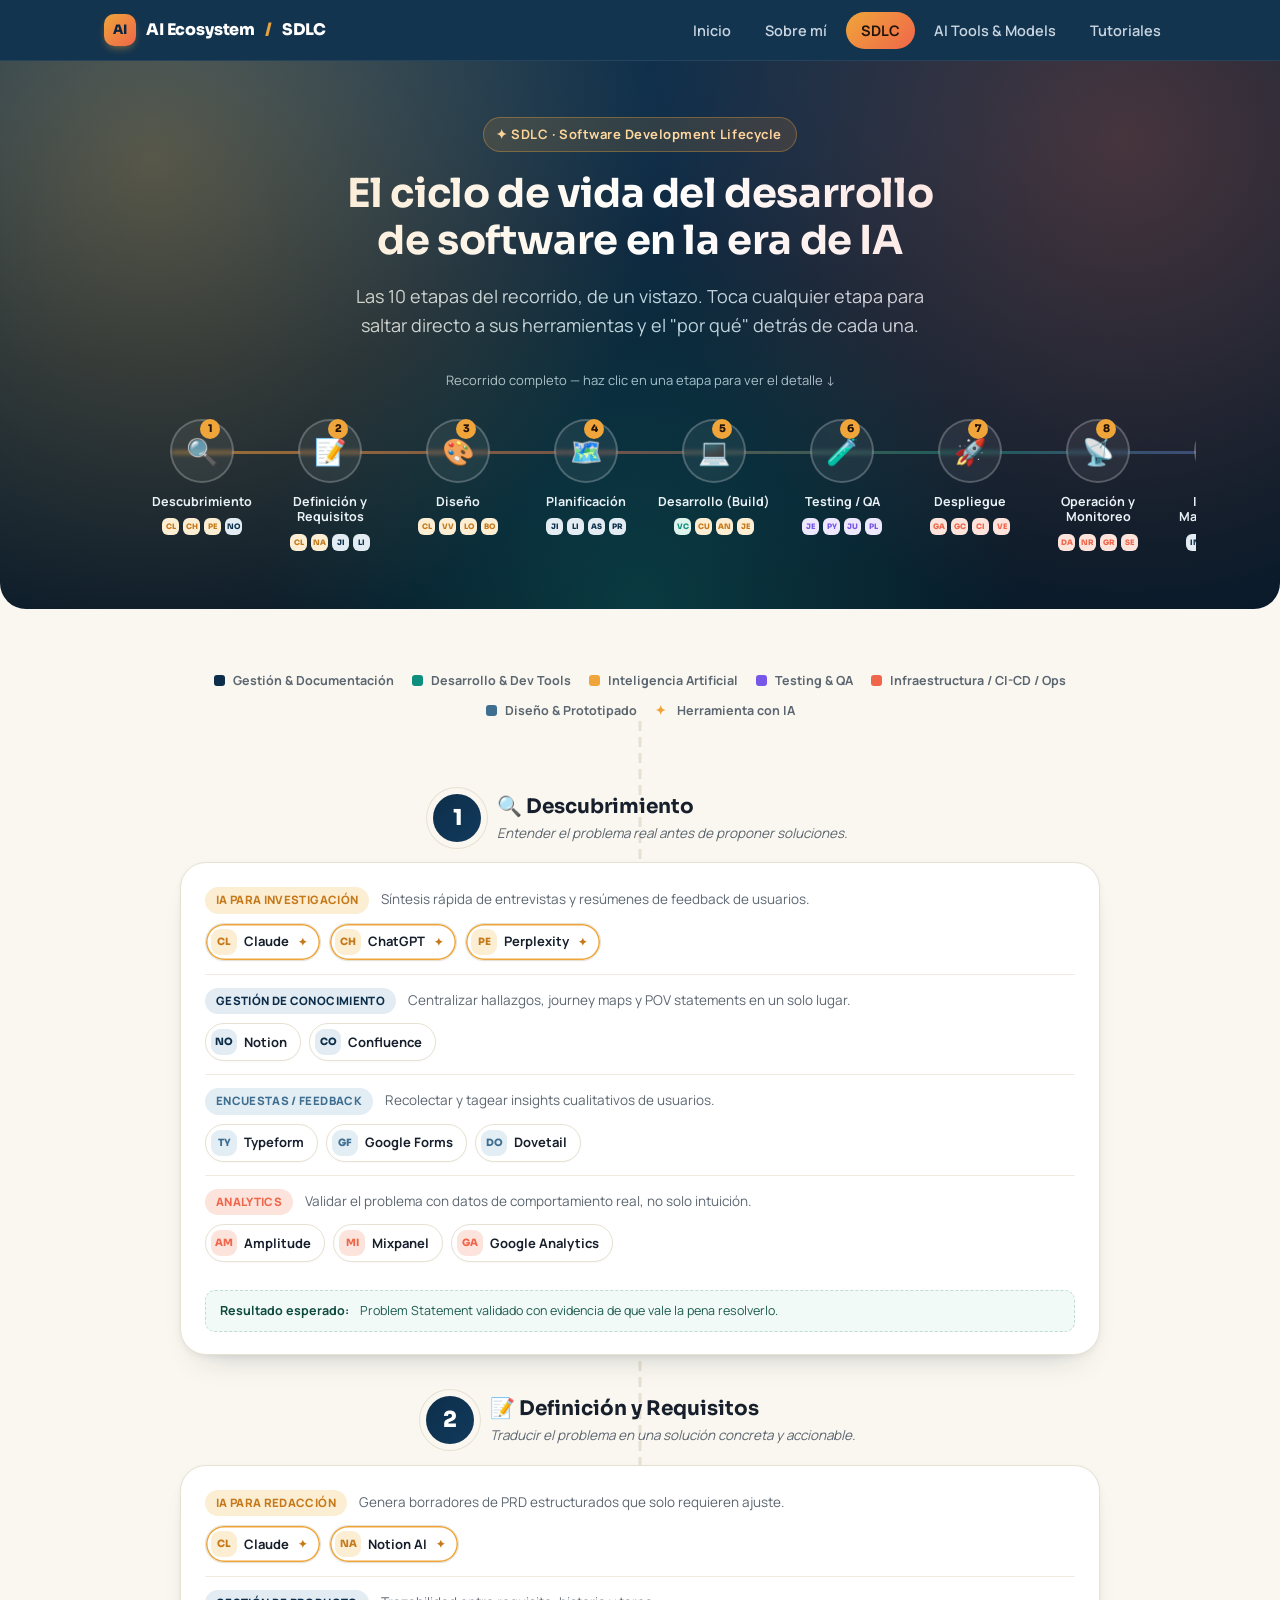
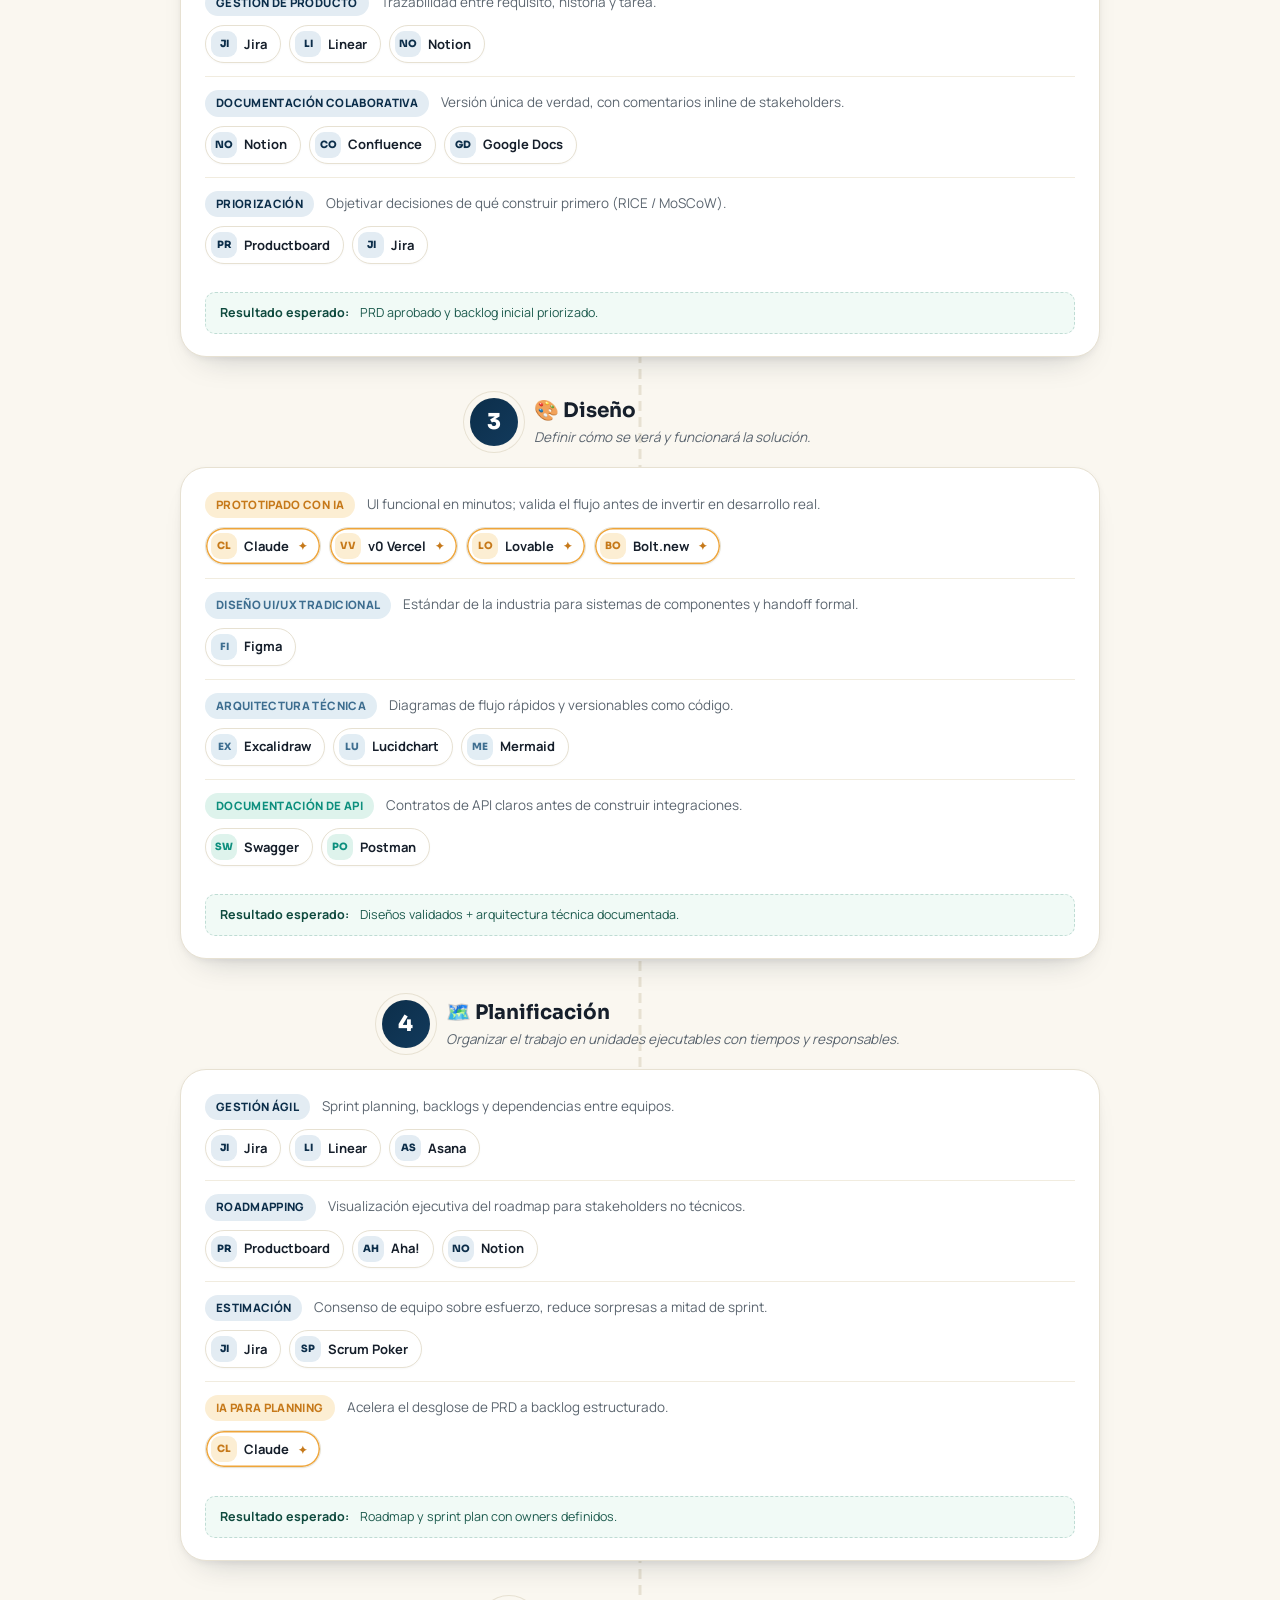
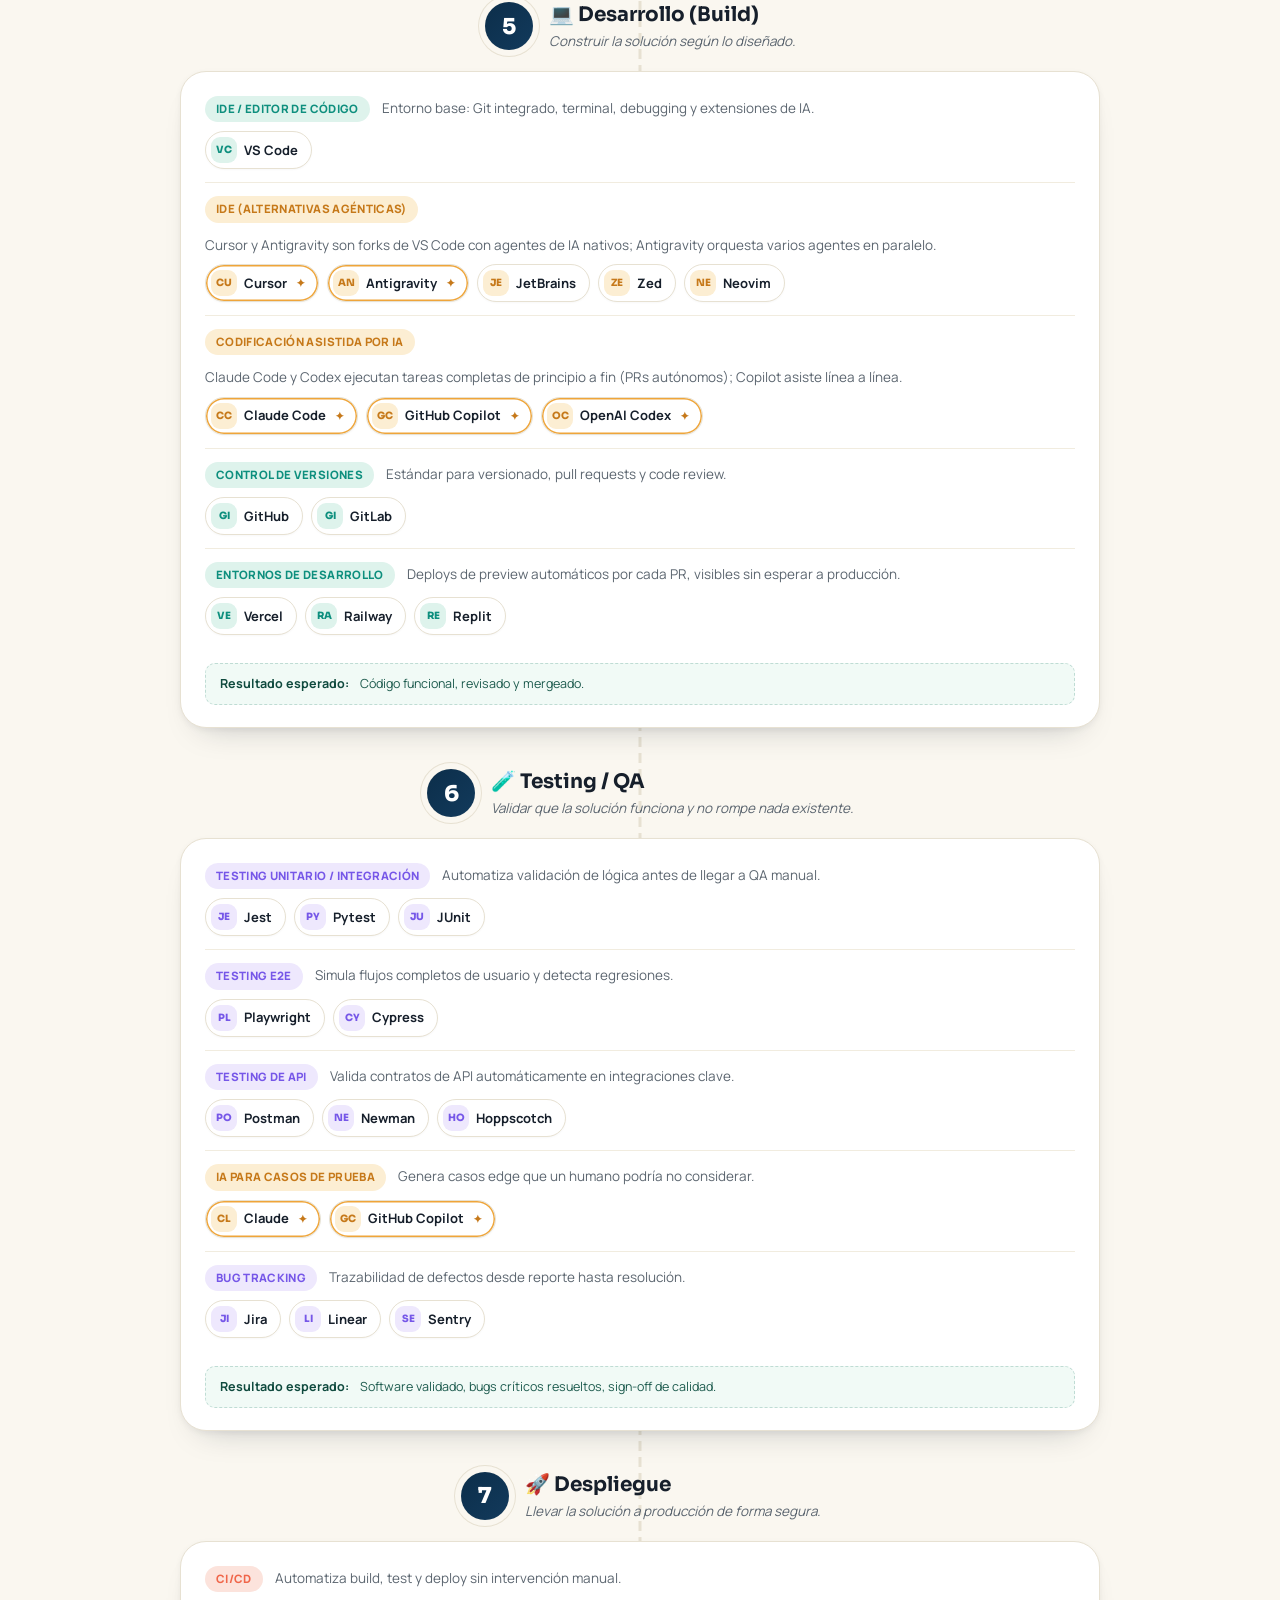
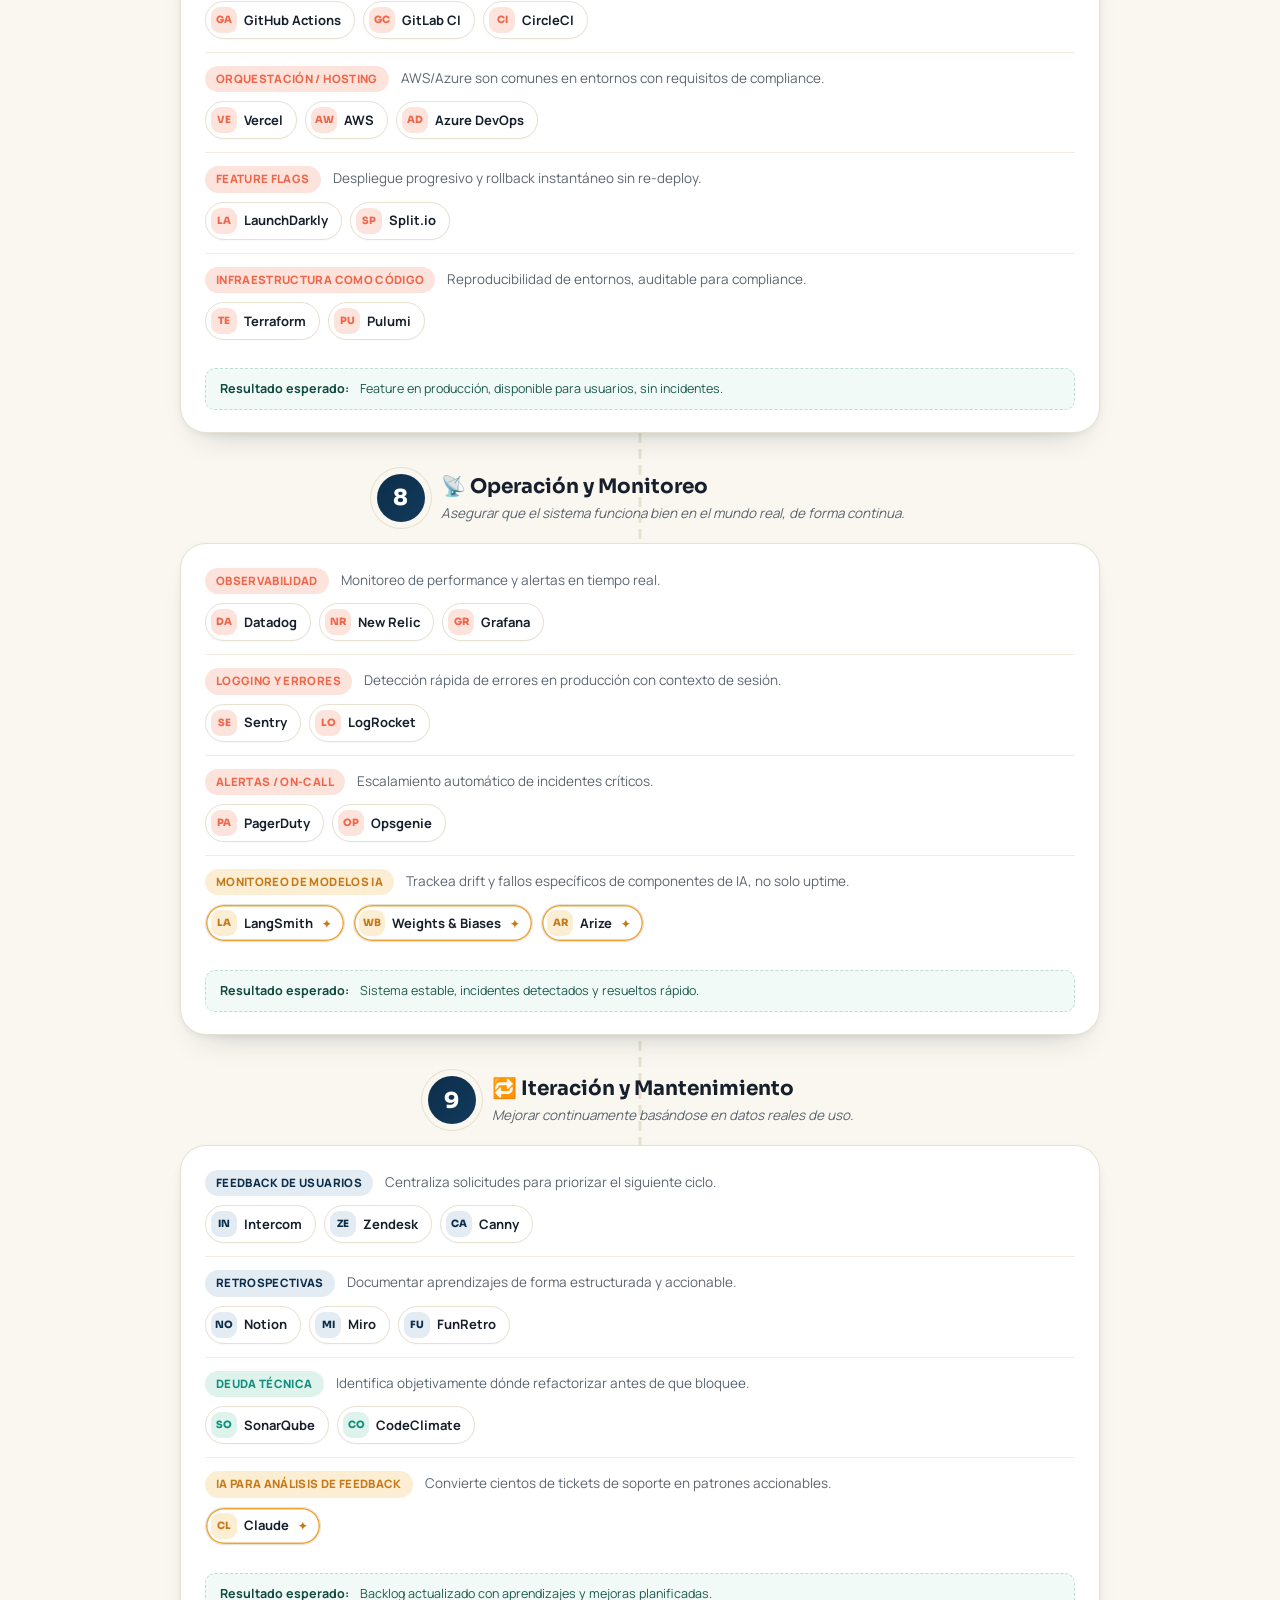
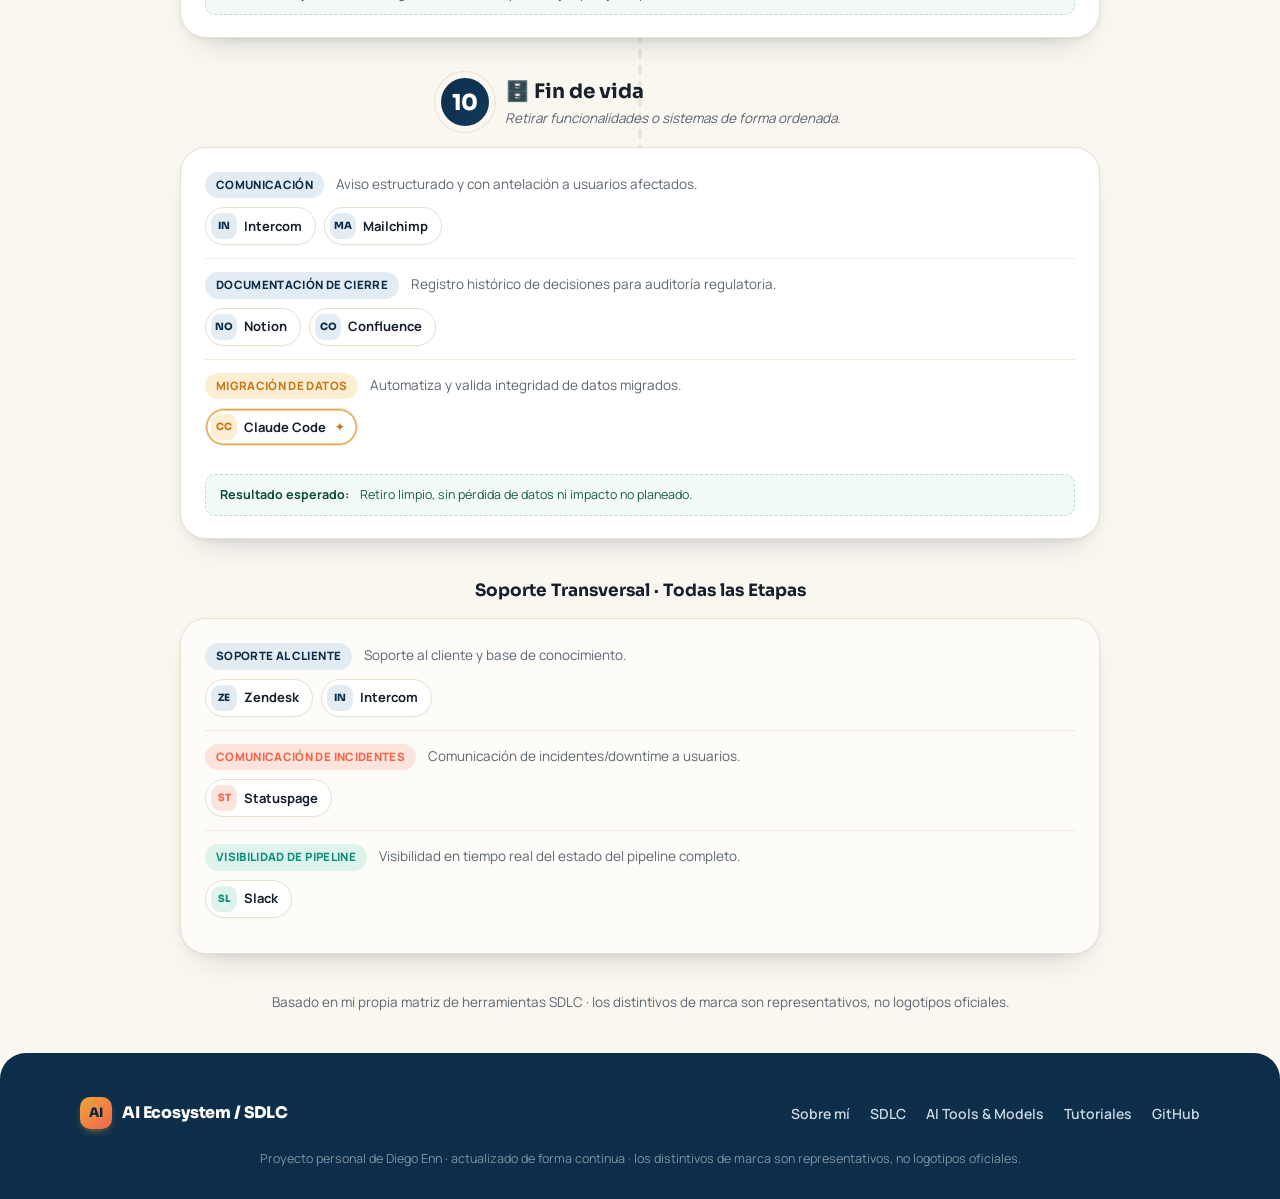
==== commit 8eeeabdb: "Redesign site with a warmer commercial look and SDLC journey map Rework the color palette, typograph" ====
--- a/sdlc.html
+++ b/sdlc.html
@@ -7,60 +7,6 @@
 <meta name="description" content="Las 10 etapas del ciclo de vida de desarrollo de software, sus herramientas y el por qué de cada una — con la IA como capa transversal.">
 <link rel="icon" href="data:image/svg+xml,<svg xmlns=%22http://www.w3.org/2000/svg%22 viewBox=%220 0 100 100%22><rect width=%22100%22 height=%22100%22 rx=%2222%22 fill=%22%230B2540%22/><text x=%2250%22 y=%2266%22 font-size=%2255%22 text-anchor=%22middle%22 fill=%22%23E8A33D%22 font-family=%22sans-serif%22>AI</text></svg>">
 <link rel="stylesheet" href="assets/css/style.css">
-<style>
-  /* ---- Pipeline-specific layout (extends assets/css/style.css tokens) ---- */
-  .legend{
-    display:flex; flex-wrap:wrap; justify-content:center; gap:10px 18px;
-    max-width:900px; margin:26px auto 0;
-  }
-  .legend-item{ display:flex; align-items:center; gap:8px; font-size:12.5px; font-weight:600; color:#EAF0F4; }
-  .legend-dot{ width:11px; height:11px; border-radius:3px; flex:none; }
-
-  .pipeline{ max-width:940px; margin:0 auto; padding:56px 20px 0; position:relative; }
-  .pipeline::before{
-    content:""; position:absolute; left:50%; top:0; bottom:60px; width:3px;
-    background:repeating-linear-gradient(180deg, var(--line) 0 10px, transparent 10px 16px);
-    transform:translateX(-50%); z-index:0;
-  }
-  .stage{ position:relative; z-index:1; margin-bottom:34px; }
-  .stage-head{ display:flex; align-items:center; justify-content:center; gap:14px; margin-bottom:16px; }
-  .stage-num{
-    font-family:'Sora',sans-serif; font-weight:800; font-size:20px; color:#fff; background:var(--navy);
-    width:44px; height:44px; border-radius:50%; display:flex; align-items:center; justify-content:center;
-    box-shadow:0 0 0 6px var(--bg), 0 0 0 7px var(--line); flex:none;
-  }
-  .stage-titlewrap{ text-align:left; }
-  .stage-title{ font-family:'Sora',sans-serif; font-weight:700; font-size:19px; color:var(--ink); }
-  .stage-purpose{ font-size:13.5px; color:var(--sub); font-style:italic; max-width:520px; }
-
-  .pipeline-card{
-    background:var(--paper); border:1px solid var(--line); border-radius:14px;
-    padding:20px 22px; box-shadow:var(--shadow-card);
-  }
-  .group{ padding:12px 0; border-top:1px solid #EEF1EF; }
-  .group:first-child{ border-top:none; padding-top:2px; }
-  .group-top{ display:flex; align-items:baseline; justify-content:space-between; gap:12px; flex-wrap:wrap; margin-bottom:8px; }
-  .group-cat{ flex:none; }
-  .group-why{ font-size:13px; color:var(--sub); line-height:1.45; flex:1 1 auto; }
-  .chips{ display:flex; flex-wrap:wrap; gap:8px; margin-top:2px; }
-
-  .result{
-    margin-top:14px; display:flex; gap:8px; align-items:flex-start;
-    background:#F5FAF8; border:1px dashed #BFDCD4; border-radius:10px; padding:9px 12px;
-    font-size:12.5px; color:#1D5B4E;
-  }
-  .result b{ color:#0F4A3E; }
-
-  .support{ max-width:940px; margin:10px auto 0; padding:0 20px; }
-  .support .pipeline-card{ background:#FBFBF9; }
-  .support-title{ font-family:'Sora',sans-serif; font-weight:700; font-size:16px; margin-bottom:12px; text-align:center; color:var(--ink); }
-
-  @media(max-width:640px){
-    .stage-head{ flex-direction:column; text-align:center; }
-    .stage-titlewrap{ text-align:center; }
-    .group-top{ flex-direction:column; }
-  }
-</style>
 </head>
 <body>
 <a class="skip-link" href="#main">Saltar al contenido</a>
@@ -85,11 +31,20 @@
 <main id="main">
   <div class="hero hero-sm">
     <div class="hero-inner">
-      <div class="eyebrow">SDLC · Software Development Lifecycle</div>
+      <div class="eyebrow">✦ SDLC · Software Development Lifecycle</div>
       <h1>El ciclo de vida del desarrollo de software en la era de IA</h1>
-      <p class="lead">Las 10 etapas, sus herramientas y el "por qué" de cada una — con la IA como capa transversal, no como una fase aislada.</p>
-      <div class="legend" id="legend"></div>
-    </div>
+      <p class="lead">Las 10 etapas del recorrido, de un vistazo. Toca cualquier etapa para saltar directo a sus herramientas y el "por qué" detrás de cada una.</p>
+    </div>
+    <div class="journey-wrap">
+      <p class="journey-hint">Recorrido completo — haz clic en una etapa para ver el detalle ↓</p>
+      <div class="journey-scroll">
+        <div class="journey-track" id="journey"></div>
+      </div>
+    </div>
+  </div>
+
+  <div class="container" style="padding-top:36px;">
+    <div class="legend" id="legend"></div>
   </div>
 
   <div class="pipeline" id="pipeline"></div>
@@ -138,7 +93,7 @@
 
 const stages = [
   {
-    num:1, title:"Descubrimiento", cat:"design",
+    num:1, title:"Descubrimiento", cat:"design", icon:"🔍",
     purpose:"Entender el problema real antes de proponer soluciones.",
     result:"Problem Statement validado con evidencia de que vale la pena resolverlo.",
     groups:[
@@ -153,7 +108,7 @@
     ]
   },
   {
-    num:2, title:"Definición y Requisitos", cat:"pm",
+    num:2, title:"Definición y Requisitos", cat:"pm", icon:"📝",
     purpose:"Traducir el problema en una solución concreta y accionable.",
     result:"PRD aprobado y backlog inicial priorizado.",
     groups:[
@@ -168,7 +123,7 @@
     ]
   },
   {
-    num:3, title:"Diseño", cat:"design",
+    num:3, title:"Diseño", cat:"design", icon:"🎨",
     purpose:"Definir cómo se verá y funcionará la solución.",
     result:"Diseños validados + arquitectura técnica documentada.",
     groups:[
@@ -183,7 +138,7 @@
     ]
   },
   {
-    num:4, title:"Planificación", cat:"pm",
+    num:4, title:"Planificación", cat:"pm", icon:"🗺️",
     purpose:"Organizar el trabajo en unidades ejecutables con tiempos y responsables.",
     result:"Roadmap y sprint plan con owners definidos.",
     groups:[
@@ -198,7 +153,7 @@
     ]
   },
   {
-    num:5, title:"Desarrollo (Build)", cat:"dev",
+    num:5, title:"Desarrollo (Build)", cat:"dev", icon:"💻",
     purpose:"Construir la solución según lo diseñado.",
     result:"Código funcional, revisado y mergeado.",
     groups:[
@@ -215,7 +170,7 @@
     ]
   },
   {
-    num:6, title:"Testing / QA", cat:"qa",
+    num:6, title:"Testing / QA", cat:"qa", icon:"🧪",
     purpose:"Validar que la solución funciona y no rompe nada existente.",
     result:"Software validado, bugs críticos resueltos, sign-off de calidad.",
     groups:[
@@ -232,7 +187,7 @@
     ]
   },
   {
-    num:7, title:"Despliegue (Deployment)", cat:"infra",
+    num:7, title:"Despliegue", cat:"infra", icon:"🚀",
     purpose:"Llevar la solución a producción de forma segura.",
     result:"Feature en producción, disponible para usuarios, sin incidentes.",
     groups:[
@@ -247,7 +202,7 @@
     ]
   },
   {
-    num:8, title:"Operación y Monitoreo", cat:"infra",
+    num:8, title:"Operación y Monitoreo", cat:"infra", icon:"📡",
     purpose:"Asegurar que el sistema funciona bien en el mundo real, de forma continua.",
     result:"Sistema estable, incidentes detectados y resueltos rápido.",
     groups:[
@@ -262,7 +217,7 @@
     ]
   },
   {
-    num:9, title:"Iteración y Mantenimiento", cat:"pm",
+    num:9, title:"Iteración y Mantenimiento", cat:"pm", icon:"🔁",
     purpose:"Mejorar continuamente basándose en datos reales de uso.",
     result:"Backlog actualizado con aprendizajes y mejoras planificadas.",
     groups:[
@@ -277,7 +232,7 @@
     ]
   },
   {
-    num:10, title:"Fin de vida / Deprecación", cat:"pm",
+    num:10, title:"Fin de vida", cat:"pm", icon:"🗄️",
     purpose:"Retirar funcionalidades o sistemas de forma ordenada.",
     result:"Retiro limpio, sin pérdida de datos ni impacto no planeado.",
     groups:[
@@ -322,11 +277,11 @@
 
 function renderStage(s){
   return `
-  <div class="stage">
+  <div class="stage" id="stage-${s.num}">
     <div class="stage-head">
       <div class="stage-num">${s.num}</div>
       <div class="stage-titlewrap">
-        <div class="stage-title">${s.title}</div>
+        <div class="stage-title">${s.icon} ${s.title}</div>
         <div class="stage-purpose">${s.purpose}</div>
       </div>
     </div>
@@ -350,9 +305,64 @@
 document.getElementById('legend').innerHTML = Object.entries(CAT_LABEL).map(([k,v])=>`
   <div class="legend-item">
     <span class="legend-dot" style="background:var(--${
-      k==='pm'?'navy':k==='dev'?'teal':k==='ai'?'amber':k==='qa'?'violet':k==='infra'?'brick':'slateblue'
+      k==='pm'?'navy':k==='dev'?'teal':k==='ai'?'amber':k==='qa'?'violet':k==='infra'?'coral':'slateblue'
     })"></span>${v}
-  </div>`).join('') + `<div class="legend-item"><span style="color:#E8A33D;">✦</span>&nbsp;Herramienta con IA</div>`;
+  </div>`).join('') + `<div class="legend-item"><span style="color:#EFA53A;">✦</span>&nbsp;Herramienta con IA</div>`;
+
+/* ---------- Customer-journey strip: one node per stage, top tool icons, click-to-scroll ---------- */
+function topTools(stage, max=4){
+  const seen = new Set();
+  const out = [];
+  for(const g of stage.groups){
+    for(const t of g.tools){
+      if(seen.has(t.name)) continue;
+      seen.add(t.name);
+      out.push({...t, _cat:g.cat});
+      if(out.length>=max) return out;
+    }
+  }
+  return out;
+}
+
+function renderJourneyNode(s){
+  const tools = topTools(s);
+  return `
+  <button class="journey-node" data-stage="${s.num}" aria-label="Ir a la etapa ${s.num}: ${s.title}">
+    <span class="journey-dot">
+      <span class="journey-num">${s.num}</span>
+      <span aria-hidden="true">${s.icon}</span>
+    </span>
+    <span class="journey-label">${s.title}</span>
+    <span class="journey-tools">
+      ${tools.map(t=>`<span class="journey-tool-dot badge ${t._cat}" title="${t.name}">${initials(t.name)}</span>`).join('')}
+    </span>
+  </button>`;
+}
+
+document.getElementById('journey').innerHTML = stages.map(renderJourneyNode).join('');
+
+document.querySelectorAll('.journey-node').forEach(btn=>{
+  btn.addEventListener('click', ()=>{
+    const target = document.getElementById('stage-' + btn.dataset.stage);
+    if(target) target.scrollIntoView({behavior:'smooth', block:'start'});
+  });
+});
+
+const journeyNodes = Array.from(document.querySelectorAll('.journey-node'));
+function setActiveStage(num){
+  journeyNodes.forEach(n=> n.classList.toggle('active', n.dataset.stage === String(num)));
+}
+if('IntersectionObserver' in window){
+  const observer = new IntersectionObserver((entries)=>{
+    entries.forEach(entry=>{
+      if(entry.isIntersecting){
+        const num = entry.target.id.replace('stage-','');
+        setActiveStage(num);
+      }
+    });
+  }, { rootMargin:'-30% 0px -55% 0px', threshold:0 });
+  document.querySelectorAll('.stage[id^="stage-"]').forEach(el=>observer.observe(el));
+}
 </script>
 </body>
 </html>
--- a/assets/css/style.css
+++ b/assets/css/style.css
@@ -1,32 +1,37 @@
 /* ==========================================================================
-   AI Ecosystem · SDLC — Design system
+   AI Ecosystem · SDLC — Design system v2
+   Warmer, more commercial visual language over the same brand meaning.
    ========================================================================== */
-@import url('https://fonts.googleapis.com/css2?family=Sora:wght@400;600;700;800&family=Inter:wght@400;500;600&family=JetBrains+Mono:wght@400;500;700&display=swap');
+@import url('https://fonts.googleapis.com/css2?family=Sora:wght@600;700;800&family=Manrope:wght@400;500;600;700;800&family=JetBrains+Mono:wght@400;500;700&display=swap');
 
 :root{
-  --bg:#F5F6F3;
+  --bg:#FAF7F0;
+  --bg-soft:#F1ECDF;
   --paper:#FFFFFF;
-  --ink:#10202B;
-  --sub:#4B5D68;
-  --line:#DBE1DD;
-
-  --navy:#0B3B5C;      /* Gestión & Documentación */
-  --navy-bg:#E7EEF3;
-  --teal:#0F7A6E;      /* Desarrollo & Dev Tools */
-  --teal-bg:#E4F1EE;
-  --amber:#C4841A;     /* IA */
-  --amber-bg:#FBF0DC;
-  --violet:#6952A3;    /* Testing & QA */
-  --violet-bg:#EEEAF6;
-  --brick:#B14A3D;     /* Infra / CI-CD / Ops */
-  --brick-bg:#F7E9E6;
-  --slateblue:#3D6B8C; /* Diseño & Prototipado */
-  --slateblue-bg:#E6EDF2;
-
-  --radius-s:8px;
-  --radius-m:14px;
-  --radius-l:20px;
-  --shadow-card:0 1px 2px rgba(16,32,43,0.04), 0 8px 20px -14px rgba(16,32,43,0.18);
+  --ink:#161F2B;
+  --sub:#5C6670;
+  --line:#E7E1D2;
+
+  --navy:#0C2E4A;      /* Gestión & Documentación */
+  --navy-bg:#E3ECF3;
+  --teal:#0E8F7E;      /* Desarrollo & Dev Tools */
+  --teal-bg:#DEF3EC;
+  --amber:#EFA53A;     /* IA */
+  --amber-deep:#C6791A;
+  --amber-bg:#FCEED3;
+  --violet:#7657E8;    /* Testing & QA */
+  --violet-bg:#EEE8FD;
+  --coral:#F0664A;     /* Infra / CI-CD / Ops */
+  --coral-bg:#FCE3DC;
+  --slateblue:#3E6E90; /* Diseño & Prototipado */
+  --slateblue-bg:#E2EDF4;
+
+  --radius-s:10px;
+  --radius-m:18px;
+  --radius-l:26px;
+  --radius-pill:999px;
+  --shadow-card:0 2px 6px rgba(16,28,38,0.05), 0 18px 34px -22px rgba(16,28,38,0.28);
+  --shadow-lift:0 28px 48px -22px rgba(16,28,38,0.34);
 }
 
 *, *::before, *::after{ box-sizing:border-box; }
@@ -35,16 +40,16 @@
   margin:0;
   background:var(--bg);
   color:var(--ink);
-  font-family:'Inter',sans-serif;
-  font-size:16px;
-  line-height:1.55;
+  font-family:'Manrope',sans-serif;
+  font-size:16.5px;
+  line-height:1.6;
 }
 img{ max-width:100%; display:block; }
 a{ color:inherit; }
-h1,h2,h3,h4{ font-family:'Sora',sans-serif; font-weight:700; line-height:1.2; margin:0 0 12px; }
+h1,h2,h3,h4{ font-family:'Sora',sans-serif; font-weight:700; line-height:1.18; margin:0 0 12px; letter-spacing:-0.01em; }
 p{ margin:0 0 14px; color:var(--sub); }
 code, .mono{ font-family:'JetBrains Mono', monospace; }
-.container{ max-width:1080px; margin:0 auto; padding:0 24px; }
+.container{ max-width:1120px; margin:0 auto; padding:0 24px; }
 .container-narrow{ max-width:820px; margin:0 auto; padding:0 24px; }
 
 /* ---------- Skip link ---------- */
@@ -58,36 +63,39 @@
 /* ---------- Nav ---------- */
 .site-header{
   position:sticky; top:0; z-index:100;
-  background:rgba(11,37,64,0.96);
-  backdrop-filter:blur(6px);
+  background:rgba(12,46,74,0.97);
+  backdrop-filter:blur(8px);
   color:#fff;
   border-bottom:1px solid rgba(255,255,255,0.08);
 }
 .nav{
-  max-width:1080px; margin:0 auto; padding:14px 24px;
+  max-width:1120px; margin:0 auto; padding:14px 24px;
   display:flex; align-items:center; justify-content:space-between; gap:16px;
 }
 .brand{
   display:flex; align-items:center; gap:10px;
   font-family:'Sora',sans-serif; font-weight:800; font-size:16px;
-  color:#fff; text-decoration:none; letter-spacing:.01em;
+  color:#fff; text-decoration:none; letter-spacing:-0.01em;
 }
 .brand-mark{
-  width:30px; height:30px; border-radius:8px; flex:none;
-  background:linear-gradient(135deg, var(--amber), var(--teal));
+  width:32px; height:32px; border-radius:10px; flex:none;
+  background:linear-gradient(135deg, var(--amber), var(--coral));
   display:flex; align-items:center; justify-content:center;
-  font-family:'JetBrains Mono',monospace; font-size:12px; font-weight:700; color:#0B2540;
+  font-family:'Sora',sans-serif; font-size:13px; font-weight:800; color:#0B2540;
+  box-shadow:0 4px 10px -4px rgba(239,165,58,0.7);
 }
 .nav-links{
-  display:flex; align-items:center; gap:6px; list-style:none; margin:0; padding:0;
+  display:flex; align-items:center; gap:4px; list-style:none; margin:0; padding:0;
 }
 .nav-links a{
-  text-decoration:none; color:#C7D4DE; font-size:14px; font-weight:600;
-  padding:8px 12px; border-radius:20px; transition:background .15s, color .15s;
+  text-decoration:none; color:#C9D6E1; font-size:14.5px; font-weight:600;
+  padding:9px 15px; border-radius:var(--radius-pill); transition:background .15s, color .15s;
   white-space:nowrap;
 }
-.nav-links a:hover{ background:rgba(255,255,255,0.08); color:#fff; }
-.nav-links a[aria-current="page"]{ background:#E8A33D; color:#0B2540; }
+.nav-links a:hover{ background:rgba(255,255,255,0.09); color:#fff; }
+.nav-links a[aria-current="page"]{
+  background:linear-gradient(135deg, var(--amber), var(--coral)); color:#20140B; font-weight:700;
+}
 .nav-toggle{
   display:none; background:none; border:1px solid rgba(255,255,255,0.25);
   border-radius:8px; width:40px; height:36px; color:#fff; font-size:18px; cursor:pointer;
@@ -97,80 +105,87 @@
   .nav-toggle{ display:block; }
   .nav-links{
     position:absolute; top:100%; left:0; right:0;
-    background:#0B2540; flex-direction:column; align-items:stretch;
-    padding:8px 16px 16px; gap:2px;
+    background:#0C2E4A; flex-direction:column; align-items:stretch;
+    padding:0 16px; gap:2px;
     max-height:0; overflow:hidden; border-bottom:1px solid rgba(255,255,255,0.08);
+    transition:max-height .2s ease, padding .2s ease;
   }
-  .nav-links.open{ max-height:400px; padding-top:12px; }
+  .nav-links.open{ max-height:400px; padding:12px 16px 16px; }
   .nav-links a{ padding:12px 10px; border-radius:8px; }
 }
 
 /* ---------- Hero ---------- */
 .hero{
-  background:linear-gradient(180deg,#0B2540 0%, #0F3552 100%);
+  background:radial-gradient(140% 100% at 15% 0%, #123A5C 0%, #0B2338 55%, #081A2A 100%);
   color:#fff;
-  padding:72px 24px 56px;
+  padding:76px 24px 68px;
   text-align:center;
   position:relative;
   overflow:hidden;
+  border-radius:0 0 var(--radius-l) var(--radius-l);
 }
 .hero::after{
   content:"";
   position:absolute; inset:0;
   background:
-    radial-gradient(circle at 15% 20%, rgba(196,132,26,0.18), transparent 40%),
-    radial-gradient(circle at 85% 80%, rgba(15,122,110,0.18), transparent 40%);
+    radial-gradient(circle at 12% 18%, rgba(239,165,58,0.32), transparent 42%),
+    radial-gradient(circle at 88% 15%, rgba(240,102,74,0.26), transparent 40%),
+    radial-gradient(circle at 50% 100%, rgba(14,143,126,0.28), transparent 45%);
   pointer-events:none;
 }
 .hero-inner{ position:relative; max-width:760px; margin:0 auto; }
 .eyebrow{
-  font-family:'JetBrains Mono', monospace;
-  font-size:12px; letter-spacing:.16em; text-transform:uppercase;
-  color:#E8A33D; margin-bottom:16px;
+  display:inline-flex; align-items:center; gap:8px;
+  font-family:'Manrope',sans-serif; font-weight:700;
+  font-size:13px; letter-spacing:.04em;
+  color:#FFD9A0; margin-bottom:18px;
+  background:rgba(239,165,58,0.14); border:1px solid rgba(239,165,58,0.35);
+  padding:6px 14px 6px 12px; border-radius:var(--radius-pill);
 }
 .hero h1{
-  font-size:clamp(30px,4.4vw,48px);
-  margin-bottom:16px;
+  font-size:clamp(32px,5vw,54px);
+  margin-bottom:18px;
   color:#fff;
+  text-wrap:balance;
 }
 .hero .lead{
-  font-size:17px; color:#C7D4DE; max-width:620px; margin:0 auto 28px;
-}
-.hero.hero-sm{ padding:52px 24px 40px; }
-.hero.hero-sm h1{ font-size:clamp(26px,3.6vw,38px); }
+  font-size:18px; color:#CBDAE5; max-width:600px; margin:0 auto 30px;
+}
+.hero.hero-sm{ padding:56px 24px 44px; }
+.hero.hero-sm h1{ font-size:clamp(28px,3.8vw,40px); }
 
 /* ---------- Buttons ---------- */
 .btn-row{ display:flex; flex-wrap:wrap; gap:12px; justify-content:center; }
 .btn{
   display:inline-flex; align-items:center; gap:8px;
-  font-family:'Inter',sans-serif; font-weight:600; font-size:14.5px;
-  padding:12px 22px; border-radius:30px; text-decoration:none;
-  border:1px solid transparent; cursor:pointer; transition:transform .12s, box-shadow .12s;
-}
-.btn:hover{ transform:translateY(-1px); }
-.btn-primary{ background:#E8A33D; color:#0B2540; }
-.btn-primary:hover{ box-shadow:0 8px 20px -8px rgba(232,163,61,0.6); }
-.btn-ghost{ background:rgba(255,255,255,0.06); color:#fff; border-color:rgba(255,255,255,0.28); }
-.btn-ghost:hover{ background:rgba(255,255,255,0.14); }
+  font-family:'Manrope',sans-serif; font-weight:700; font-size:15px;
+  padding:13px 24px; border-radius:var(--radius-pill); text-decoration:none;
+  border:1px solid transparent; cursor:pointer; transition:transform .15s, box-shadow .15s;
+}
+.btn:hover{ transform:translateY(-2px); }
+.btn-primary{ background:linear-gradient(135deg, var(--amber), var(--coral)); color:#241206; box-shadow:0 12px 24px -10px rgba(240,102,74,0.55); }
+.btn-primary:hover{ box-shadow:0 16px 30px -10px rgba(240,102,74,0.65); }
+.btn-ghost{ background:rgba(255,255,255,0.08); color:#fff; border-color:rgba(255,255,255,0.28); }
+.btn-ghost:hover{ background:rgba(255,255,255,0.16); }
 .btn-outline{ background:#fff; color:var(--navy); border-color:var(--line); }
-.btn-outline:hover{ border-color:var(--navy); }
+.btn-outline:hover{ border-color:var(--navy); box-shadow:0 10px 20px -14px rgba(16,28,38,0.4); }
 
 /* ---------- Sections ---------- */
-section{ padding:64px 0; }
-.section-head{ text-align:center; max-width:640px; margin:0 auto 40px; }
+section{ padding:72px 0; }
+.section-head{ text-align:center; max-width:640px; margin:0 auto 44px; }
 .section-eyebrow{
-  font-family:'JetBrains Mono',monospace; font-size:11.5px; letter-spacing:.14em;
-  text-transform:uppercase; color:var(--amber); font-weight:700; margin-bottom:10px;
-}
-.section-head h2{ font-size:clamp(24px,3vw,32px); }
+  font-family:'Manrope',sans-serif; font-size:12.5px; letter-spacing:.1em;
+  text-transform:uppercase; color:var(--amber-deep); font-weight:800; margin-bottom:10px;
+}
+.section-head h2{ font-size:clamp(26px,3.2vw,34px); }
 .section-head p{ margin:0; }
 
 /* ---------- Cards / grid ---------- */
 .card{
   background:var(--paper); border:1px solid var(--line); border-radius:var(--radius-m);
-  padding:24px; box-shadow:var(--shadow-card);
-}
-.grid{ display:grid; gap:20px; }
+  padding:26px; box-shadow:var(--shadow-card);
+}
+.grid{ display:grid; gap:22px; }
 .grid-2{ grid-template-columns:repeat(2,1fr); }
 .grid-3{ grid-template-columns:repeat(3,1fr); }
 .grid-4{ grid-template-columns:repeat(4,1fr); }
@@ -178,52 +193,53 @@
 @media(max-width:600px){ .grid-2, .grid-3, .grid-4{ grid-template-columns:1fr; } }
 
 .pillar-card{
-  background:var(--paper); border:1px solid var(--line); border-radius:var(--radius-m);
-  padding:26px; text-decoration:none; color:var(--ink); display:flex; flex-direction:column; gap:10px;
-  box-shadow:var(--shadow-card); transition:transform .15s, box-shadow .15s;
-}
-.pillar-card:hover{ transform:translateY(-3px); box-shadow:0 14px 30px -18px rgba(16,32,43,0.35); }
+  background:var(--paper); border:1px solid var(--line); border-radius:var(--radius-l);
+  padding:28px; text-decoration:none; color:var(--ink); display:flex; flex-direction:column; gap:10px;
+  box-shadow:var(--shadow-card); transition:transform .18s, box-shadow .18s, border-color .18s;
+}
+.pillar-card:hover{ transform:translateY(-5px); box-shadow:var(--shadow-lift); border-color:transparent; }
 .pillar-icon{
-  width:44px; height:44px; border-radius:12px; display:flex; align-items:center; justify-content:center;
-  font-size:20px; flex:none;
-}
-.pillar-card h3{ font-size:18px; margin-bottom:2px; }
-.pillar-card p{ font-size:14px; margin:0; }
-.pillar-card .arrow{ margin-top:auto; font-family:'JetBrains Mono',monospace; font-size:13px; font-weight:700; color:var(--teal); }
+  width:52px; height:52px; border-radius:16px; display:flex; align-items:center; justify-content:center;
+  font-size:24px; flex:none;
+}
+.pillar-card h3{ font-size:19px; margin-bottom:2px; }
+.pillar-card p{ font-size:14.5px; margin:0; }
+.pillar-card .arrow{ margin-top:auto; font-family:'Manrope',sans-serif; font-size:13.5px; font-weight:800; color:var(--teal); }
 
 /* ---------- Badges / chips (shared with SDLC + tools pages) ---------- */
 .chip{
   display:inline-flex; align-items:center; gap:7px;
-  background:#F7F8F6; border:1px solid var(--line); border-radius:20px;
-  padding:5px 12px 5px 5px; font-size:12.5px; font-weight:600; color:var(--ink);
+  background:#FFFFFF; border:1px solid var(--line); border-radius:var(--radius-pill);
+  padding:5px 13px 5px 5px; font-size:13px; font-weight:700; color:var(--ink);
+  box-shadow:0 1px 2px rgba(16,28,38,0.03);
 }
 .badge{
-  width:24px; height:24px; border-radius:7px; display:flex; align-items:center; justify-content:center;
-  font-family:'JetBrains Mono', monospace; font-size:9.5px; font-weight:700; color:#fff; flex:none;
-}
-.chip.ai{ box-shadow:inset 0 0 0 1.5px var(--amber); }
-.ai-spark{ font-size:11px; margin-left:2px; color:var(--amber); }
-
-.badge.pm{ background:var(--navy); } .tag.pm{ background:var(--navy-bg); color:var(--navy); }
-.badge.dev{ background:var(--teal); } .tag.dev{ background:var(--teal-bg); color:var(--teal); }
-.badge.ai{ background:var(--amber); } .tag.ai{ background:var(--amber-bg); color:var(--amber); }
-.badge.qa{ background:var(--violet); } .tag.qa{ background:var(--violet-bg); color:var(--violet); }
-.badge.infra{ background:var(--brick); } .tag.infra{ background:var(--brick-bg); color:var(--brick); }
-.badge.design{ background:var(--slateblue); } .tag.design{ background:var(--slateblue-bg); color:var(--slateblue); }
+  width:26px; height:26px; border-radius:9px; display:flex; align-items:center; justify-content:center;
+  font-family:'Sora', sans-serif; font-size:10px; font-weight:800; flex:none;
+}
+.chip.ai{ box-shadow:inset 0 0 0 1.5px var(--amber), 0 1px 2px rgba(16,28,38,0.03); }
+.ai-spark{ font-size:11px; margin-left:2px; color:var(--amber-deep); }
+
+.badge.pm{ background:var(--navy-bg); color:var(--navy); } .tag.pm{ background:var(--navy-bg); color:var(--navy); }
+.badge.dev{ background:var(--teal-bg); color:var(--teal); } .tag.dev{ background:var(--teal-bg); color:var(--teal); }
+.badge.ai{ background:var(--amber-bg); color:var(--amber-deep); } .tag.ai{ background:var(--amber-bg); color:var(--amber-deep); }
+.badge.qa{ background:var(--violet-bg); color:var(--violet); } .tag.qa{ background:var(--violet-bg); color:var(--violet); }
+.badge.infra{ background:var(--coral-bg); color:var(--coral); } .tag.infra{ background:var(--coral-bg); color:var(--coral); }
+.badge.design{ background:var(--slateblue-bg); color:var(--slateblue); } .tag.design{ background:var(--slateblue-bg); color:var(--slateblue); }
 
 .tag{
-  font-family:'JetBrains Mono', monospace; font-size:11px; font-weight:700; text-transform:uppercase;
-  letter-spacing:.04em; padding:3px 9px; border-radius:20px; display:inline-block;
+  font-family:'Manrope', sans-serif; font-size:11.5px; font-weight:800; text-transform:uppercase;
+  letter-spacing:.03em; padding:4px 11px; border-radius:var(--radius-pill); display:inline-block;
 }
 
 /* ---------- Roadmap / status list ---------- */
 .status-list{ list-style:none; margin:0; padding:0; display:flex; flex-direction:column; gap:10px; }
 .status-list li{
   display:flex; align-items:flex-start; gap:12px;
-  background:var(--paper); border:1px solid var(--line); border-radius:var(--radius-s);
-  padding:14px 16px; font-size:14px;
-}
-.status-dot{ width:9px; height:9px; border-radius:50%; margin-top:5px; flex:none; }
+  background:var(--paper); border:1px solid var(--line); border-radius:var(--radius-m);
+  padding:15px 18px; font-size:14.5px; box-shadow:var(--shadow-card);
+}
+.status-dot{ width:9px; height:9px; border-radius:50%; margin-top:6px; flex:none; }
 .status-dot.done{ background:var(--teal); }
 .status-dot.progress{ background:var(--amber); }
 .status-dot.next{ background:var(--sub); opacity:.5; }
@@ -231,23 +247,24 @@
 
 /* ---------- Footer ---------- */
 .site-footer{
-  background:#0B2540; color:#C7D4DE; padding:40px 24px 28px; margin-top:40px;
+  background:#0C2E4A; color:#C9D6E1; padding:44px 24px 30px; margin-top:40px;
+  border-radius:var(--radius-l) var(--radius-l) 0 0;
 }
 .footer-inner{
-  max-width:1080px; margin:0 auto; display:flex; flex-wrap:wrap; justify-content:space-between;
+  max-width:1120px; margin:0 auto; display:flex; flex-wrap:wrap; justify-content:space-between;
   gap:24px; align-items:center;
 }
-.footer-links{ display:flex; gap:18px; flex-wrap:wrap; list-style:none; margin:0; padding:0; }
-.footer-links a{ color:#C7D4DE; text-decoration:none; font-size:13.5px; font-weight:600; }
+.footer-links{ display:flex; gap:20px; flex-wrap:wrap; list-style:none; margin:0; padding:0; }
+.footer-links a{ color:#C9D6E1; text-decoration:none; font-size:14px; font-weight:600; }
 .footer-links a:hover{ color:#fff; }
-.footer-note{ font-size:12.5px; color:#7E93A3; margin-top:18px; text-align:center; }
+.footer-note{ font-size:12.5px; color:#7E93A3; margin-top:20px; text-align:center; }
 
 /* ---------- Coming soon ---------- */
-.soon-card{ opacity:.6; position:relative; }
+.soon-card{ opacity:.65; position:relative; }
 .soon-badge{
-  position:absolute; top:16px; right:16px;
-  font-family:'JetBrains Mono',monospace; font-size:10.5px; font-weight:700; text-transform:uppercase;
-  background:var(--line); color:var(--sub); padding:3px 9px; border-radius:20px;
+  position:absolute; top:18px; right:18px;
+  font-family:'Manrope',sans-serif; font-size:10.5px; font-weight:800; text-transform:uppercase;
+  background:var(--bg-soft); color:var(--sub); padding:4px 10px; border-radius:var(--radius-pill);
 }
 
 /* ---------- Tutorial content ---------- */
@@ -255,59 +272,197 @@
 .meta-row{ display:flex; gap:10px; flex-wrap:wrap; margin-bottom:18px; }
 .toc{
   background:var(--paper); border:1px solid var(--line); border-radius:var(--radius-m);
-  padding:20px 24px; margin:28px 0;
-}
-.toc h2{ font-size:14px; text-transform:uppercase; letter-spacing:.06em; font-family:'JetBrains Mono',monospace; color:var(--sub); margin-bottom:10px; }
-.toc ol{ margin:0; padding-left:20px; columns:2; column-gap:24px; font-size:14px; }
-.toc a{ text-decoration:none; color:var(--navy); }
+  padding:22px 26px; margin:28px 0; box-shadow:var(--shadow-card);
+}
+.toc h2{ font-size:13.5px; text-transform:uppercase; letter-spacing:.06em; font-family:'Manrope',sans-serif; font-weight:800; color:var(--sub); margin-bottom:12px; }
+.toc ol{ margin:0; padding-left:20px; columns:2; column-gap:24px; font-size:14.5px; }
+.toc a{ text-decoration:none; color:var(--navy); font-weight:600; }
 .toc a:hover{ text-decoration:underline; }
 @media(max-width:640px){ .toc ol{ columns:1; } }
 
-.tut-section{ margin:44px 0; }
+.tut-section{ margin:46px 0; }
 .tut-section h2{
-  font-size:22px; display:flex; align-items:center; gap:10px; scroll-margin-top:90px;
+  font-size:23px; display:flex; align-items:center; gap:12px; scroll-margin-top:90px;
 }
 .tut-section h2 .num{
-  width:32px; height:32px; border-radius:50%; background:var(--navy); color:#fff;
-  display:flex; align-items:center; justify-content:center; font-size:14px; flex:none;
-}
-.tut-section h3{ font-size:16px; margin-top:22px; color:var(--ink); }
+  width:34px; height:34px; border-radius:50%; background:linear-gradient(135deg,var(--navy),#123A5C); color:#fff;
+  display:flex; align-items:center; justify-content:center; font-size:14px; font-family:'Sora',sans-serif; font-weight:700; flex:none;
+}
+.tut-section h3{ font-size:16.5px; margin-top:24px; color:var(--ink); }
 
 pre{
   background:#0F2131; color:#E4ECF2; border-radius:var(--radius-s);
-  padding:16px 18px; overflow-x:auto; font-size:13px; line-height:1.6; margin:14px 0;
+  padding:17px 19px; overflow-x:auto; font-size:13px; line-height:1.65; margin:14px 0;
 }
 pre code{ font-family:'JetBrains Mono',monospace; background:none; padding:0; }
 p > code, li > code{
-  background:#EEF1EF; border:1px solid var(--line); border-radius:5px; padding:1px 6px;
-  font-size:.9em; font-family:'JetBrains Mono',monospace;
+  background:var(--bg-soft); border:1px solid var(--line); border-radius:6px; padding:2px 7px;
+  font-size:.88em; font-family:'JetBrains Mono',monospace;
 }
 
 .callout{
   display:flex; gap:12px; align-items:flex-start;
-  border-radius:var(--radius-s); padding:14px 16px; margin:16px 0; font-size:14px;
+  border-radius:var(--radius-s); padding:15px 17px; margin:16px 0; font-size:14.5px;
 }
 .callout-icon{ font-size:16px; flex:none; margin-top:1px; }
-.callout.good{ background:#F5FAF8; border:1px dashed #BFDCD4; color:#1D5B4E; }
+.callout.good{ background:#F1FAF6; border:1px dashed #BFDCD4; color:#1D5B4E; }
 .callout.good b{ color:#0F4A3E; }
-.callout.warn{ background:#FBF0DC; border:1px dashed #E8C486; color:#7A5410; }
+.callout.warn{ background:var(--amber-bg); border:1px dashed #E8C486; color:#7A5410; }
 .callout.warn b{ color:#5C3E09; }
 .callout ul{ margin:6px 0 0 18px; padding:0; }
 
 table.ref-table{ width:100%; border-collapse:collapse; margin:16px 0; font-size:13.5px; }
 table.ref-table th, table.ref-table td{
-  border:1px solid var(--line); padding:10px 12px; text-align:left; vertical-align:top;
-}
-table.ref-table th{ background:#F7F8F6; font-family:'Sora',sans-serif; font-size:12.5px; }
+  border:1px solid var(--line); padding:11px 13px; text-align:left; vertical-align:top;
+}
+table.ref-table th{ background:var(--bg-soft); font-family:'Sora',sans-serif; font-size:12.5px; }
 table.ref-table code{ font-size:.88em; }
 
 .tut-nav{
   display:flex; justify-content:space-between; gap:16px; margin-top:48px;
   padding-top:24px; border-top:1px solid var(--line);
 }
-.tut-nav a{ text-decoration:none; font-weight:600; font-size:14px; color:var(--navy); }
+.tut-nav a{ text-decoration:none; font-weight:700; font-size:14.5px; color:var(--navy); }
 
 /* ---------- Utility ---------- */
 .center{ text-align:center; }
 .mt-0{ margin-top:0; }
 .text-sm{ font-size:13.5px; }
+
+/* ==========================================================================
+   SDLC customer-journey strip (sdlc.html)
+   ========================================================================== */
+.journey-wrap{ max-width:1120px; margin:8px auto 0; padding:0 4px; }
+.journey-hint{
+  text-align:center; font-size:13px; color:#B9C9D6; margin:0 0 4px;
+  font-family:'Manrope',sans-serif;
+}
+.journey-scroll{
+  overflow-x:auto; -webkit-overflow-scrolling:touch;
+  padding:18px 24px 14px;
+  scrollbar-width:thin;
+}
+.journey-track{
+  display:flex; align-items:flex-start; gap:0; position:relative;
+  min-width:max-content; margin:0 auto; padding:6px 30px 0;
+}
+.journey-track::before{
+  content:"";
+  position:absolute; left:64px; right:64px; top:38px; height:3px;
+  background:linear-gradient(90deg, var(--amber), var(--coral) 35%, var(--teal) 65%, var(--violet));
+  opacity:.55; border-radius:3px; z-index:0;
+}
+.journey-node{
+  position:relative; z-index:1; display:flex; flex-direction:column; align-items:center;
+  width:128px; flex:none; text-align:center; background:none; border:none; cursor:pointer;
+  padding:0 8px; font-family:inherit; color:#fff;
+}
+.journey-dot{
+  width:64px; height:64px; border-radius:50%; background:rgba(255,255,255,0.06);
+  border:2px solid rgba(255,255,255,0.22); display:flex; align-items:center; justify-content:center;
+  font-size:26px; transition:transform .18s, box-shadow .18s, border-color .18s, background .18s;
+  backdrop-filter:blur(2px);
+}
+.journey-node:hover .journey-dot, .journey-node:focus-visible .journey-dot{
+  transform:translateY(-4px) scale(1.05); border-color:var(--amber); background:rgba(239,165,58,0.16);
+  box-shadow:0 14px 26px -12px rgba(239,165,58,0.55);
+}
+.journey-node.active .journey-dot{
+  border-color:var(--amber); background:rgba(239,165,58,0.22);
+  box-shadow:0 0 0 5px rgba(239,165,58,0.16);
+}
+.journey-num{
+  position:absolute; top:-2px; right:12px; width:20px; height:20px; border-radius:50%;
+  background:var(--amber); color:#241206; font-size:10.5px; font-weight:800;
+  display:flex; align-items:center; justify-content:center; font-family:'Sora',sans-serif;
+}
+.journey-label{ margin-top:11px; font-size:12.5px; font-weight:700; color:#EAF1F6; line-height:1.25; }
+.journey-tools{ display:flex; gap:4px; justify-content:center; margin-top:9px; flex-wrap:wrap; max-width:100px; }
+.journey-tool-dot{
+  width:17px; height:17px; border-radius:6px; display:flex; align-items:center; justify-content:center;
+  font-size:7.5px; font-weight:800; color:#fff; flex:none;
+}
+:focus-visible{ outline:2px solid var(--amber); outline-offset:3px; }
+
+/* ---- pipeline detail (below the journey) ---- */
+.legend{
+  display:flex; flex-wrap:wrap; justify-content:center; gap:10px 18px;
+  max-width:900px; margin:26px auto 0;
+}
+.legend-item{ display:flex; align-items:center; gap:8px; font-size:12.5px; font-weight:700; color:var(--sub); }
+.hero .legend-item{ color:#EAF0F4; }
+.legend-dot{ width:11px; height:11px; border-radius:3px; flex:none; }
+
+.pipeline{ max-width:960px; margin:0 auto; padding:70px 20px 0; position:relative; }
+.pipeline::before{
+  content:""; position:absolute; left:50%; top:0; bottom:60px; width:3px;
+  background:repeating-linear-gradient(180deg, var(--line) 0 10px, transparent 10px 16px);
+  transform:translateX(-50%); z-index:0;
+}
+.stage{ position:relative; z-index:1; margin-bottom:38px; scroll-margin-top:100px; }
+.stage-head{ display:flex; align-items:center; justify-content:center; gap:16px; margin-bottom:18px; }
+.stage-num{
+  font-family:'Sora',sans-serif; font-weight:800; font-size:22px; color:#fff;
+  background:linear-gradient(135deg,var(--navy),#123A5C);
+  width:48px; height:48px; border-radius:50%; display:flex; align-items:center; justify-content:center;
+  box-shadow:0 0 0 6px var(--bg), 0 0 0 7px var(--line); flex:none;
+}
+.stage-titlewrap{ text-align:left; }
+.stage-title{ font-family:'Sora',sans-serif; font-weight:700; font-size:20px; color:var(--ink); }
+.stage-purpose{ font-size:13.5px; color:var(--sub); font-style:italic; max-width:520px; }
+
+.pipeline-card{
+  background:var(--paper); border:1px solid var(--line); border-radius:var(--radius-l);
+  padding:22px 24px; box-shadow:var(--shadow-card);
+}
+.group{ padding:13px 0; border-top:1px solid var(--bg-soft); }
+.group:first-child{ border-top:none; padding-top:2px; }
+.group-top{ display:flex; align-items:baseline; justify-content:space-between; gap:12px; flex-wrap:wrap; margin-bottom:9px; }
+.group-cat{ flex:none; }
+.group-why{ font-size:13.5px; color:var(--sub); line-height:1.5; flex:1 1 auto; }
+.chips{ display:flex; flex-wrap:wrap; gap:8px; margin-top:2px; }
+
+.result{
+  margin-top:15px; display:flex; gap:8px; align-items:flex-start;
+  background:#F1FAF6; border:1px dashed #BFDCD4; border-radius:var(--radius-s); padding:10px 14px;
+  font-size:12.5px; color:#1D5B4E;
+}
+.result b{ color:#0F4A3E; }
+
+.support{ max-width:960px; margin:10px auto 0; padding:0 20px; }
+.support .pipeline-card{ background:#FDFCF8; }
+.support-title{ font-family:'Sora',sans-serif; font-weight:700; font-size:17px; margin-bottom:14px; text-align:center; color:var(--ink); }
+
+@media(max-width:640px){
+  .stage-head{ flex-direction:column; text-align:center; }
+  .stage-titlewrap{ text-align:center; }
+  .group-top{ flex-direction:column; }
+}
+
+/* ---- tools.html cards ---- */
+.tool-card{ background:var(--paper); border:1px solid var(--line); border-radius:var(--radius-l); padding:24px 26px; box-shadow:var(--shadow-card); }
+.tool-card-head{ display:flex; align-items:flex-start; justify-content:space-between; gap:12px; margin-bottom:8px; }
+.tool-card h3{ font-size:18px; margin-bottom:4px; }
+.tool-card > p{ font-size:14.5px; margin-bottom:14px; }
+.status-pill{
+  font-family:'Manrope',sans-serif; font-size:11px; font-weight:800; text-transform:uppercase;
+  padding:4px 11px; border-radius:var(--radius-pill); white-space:nowrap; flex:none;
+}
+.status-pill.use{ background:var(--teal-bg); color:var(--teal); }
+.status-pill.eval{ background:var(--amber-bg); color:var(--amber-deep); }
+.status-pill.watch{ background:var(--bg-soft); color:var(--sub); }
+.entry-list{ list-style:none; margin:0; padding:0; display:flex; flex-direction:column; gap:11px; }
+.entry-list li{ display:flex; gap:11px; align-items:flex-start; font-size:14px; color:var(--sub); }
+.entry-list .badge{ margin-top:1px; }
+.entry-list b{ color:var(--ink); }
+
+/* ---- tutorials.html cards ---- */
+.tut-card{
+  background:var(--paper); border:1px solid var(--line); border-radius:var(--radius-l);
+  padding:26px; text-decoration:none; color:var(--ink); display:flex; flex-direction:column; gap:10px;
+  box-shadow:var(--shadow-card); transition:transform .18s, box-shadow .18s;
+}
+a.tut-card:hover{ transform:translateY(-5px); box-shadow:var(--shadow-lift); }
+.tut-card h3{ font-size:18px; margin-bottom:2px; }
+.tut-card p{ font-size:14.5px; margin:0; }
+.tut-card .meta{ display:flex; gap:8px; flex-wrap:wrap; margin-top:auto; padding-top:10px; }
